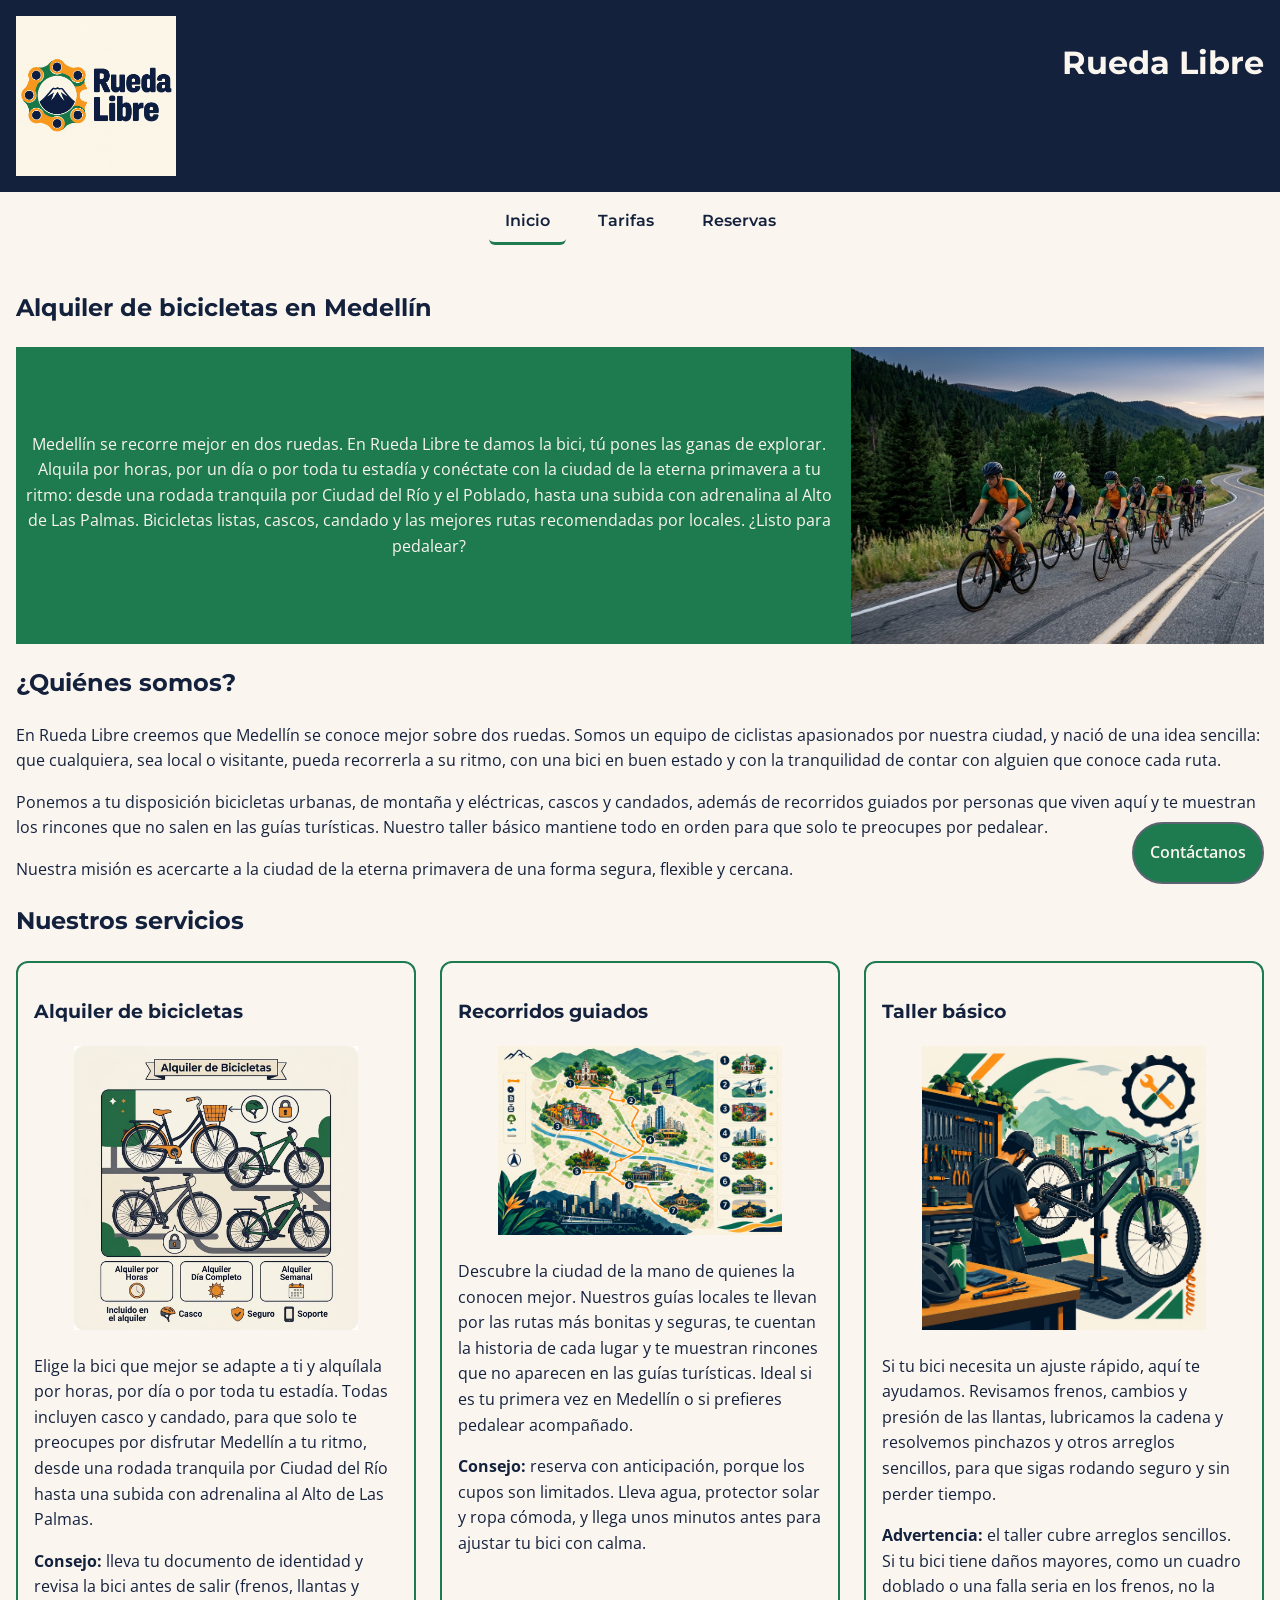
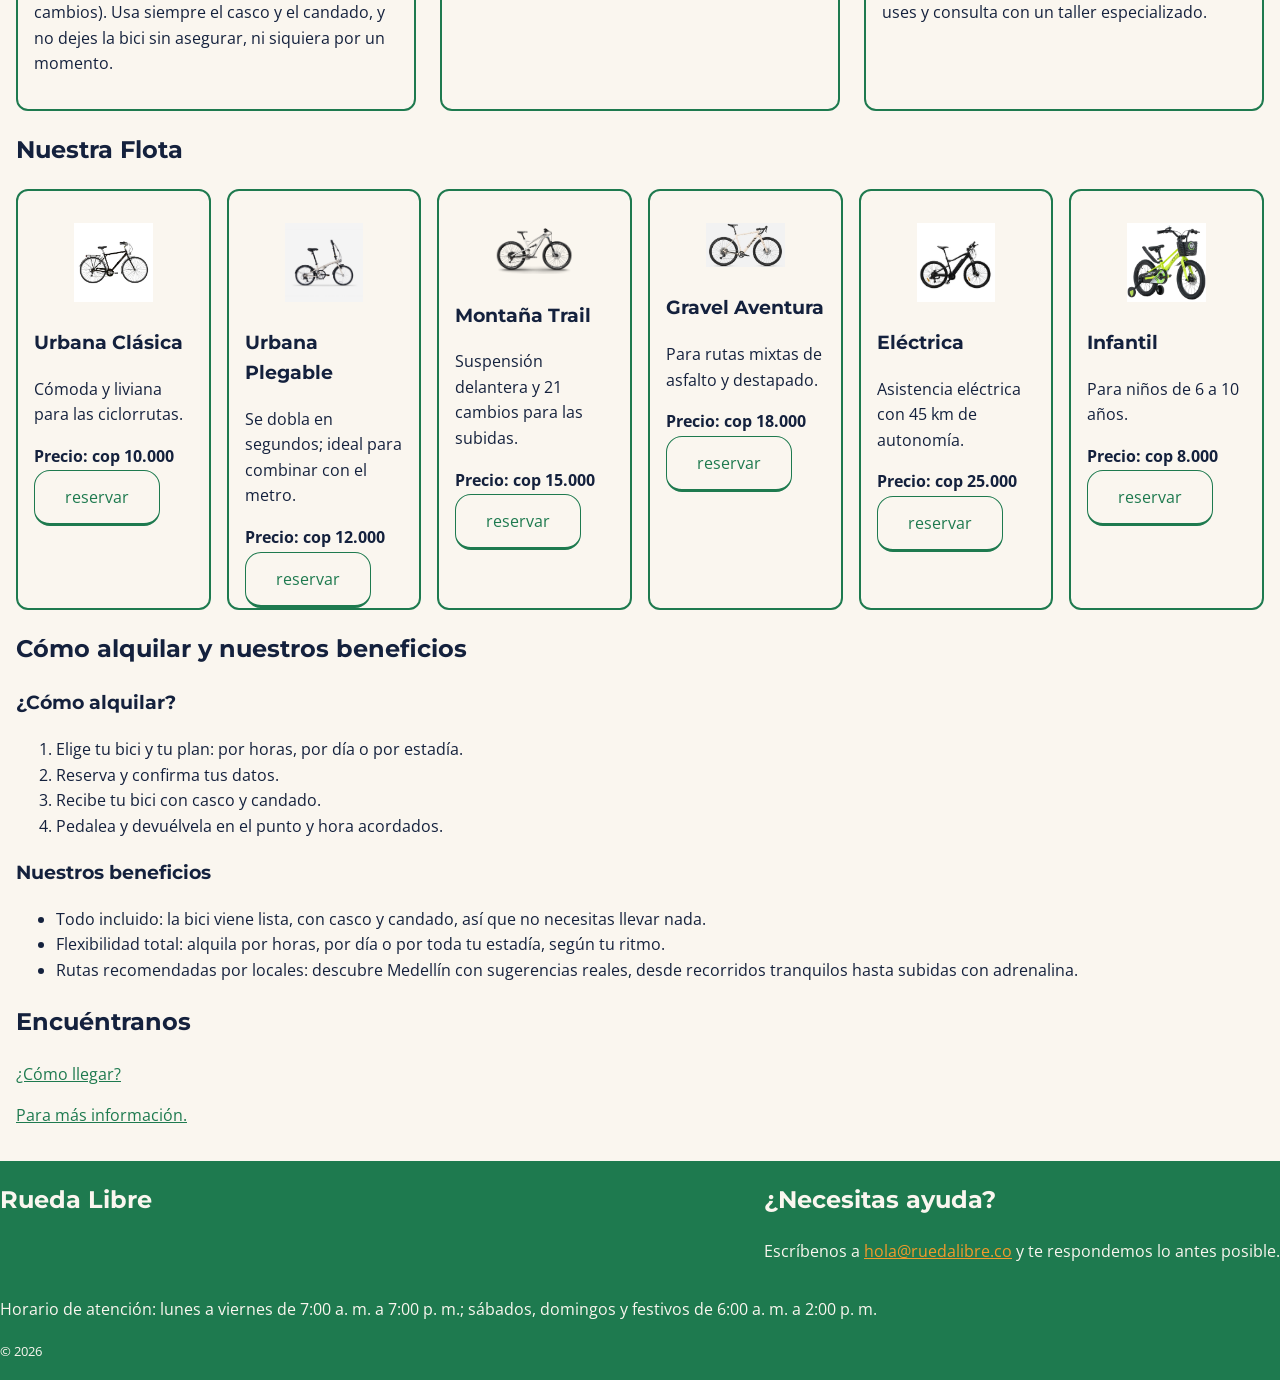
==== index.html @ 68b8b386 "Creación de pruebas" ====
<!DOCTYPE html>
<html lang="es">
<head>
    <meta charset="UTF-8">
    <meta name="viewport" content="width=device-width, initial-scale=1.0">
    <title>Rueda Libre | Inicio</title>
    <!--fuente de letra-->
    <link href="https://fonts.googleapis.com/css2?family=Montserrat:ital,wght@0,100..900;1,100..900&family=Open+Sans:ital,wght@0,300..800;1,300..800&display=swap" rel="stylesheet">
    <link rel="stylesheet" href="css/styles.css"> 
</head>
<body>
    <header>
        <img id="logo" src="img/logo.jpeg" alt="Logo de Rueda Libre">
        <h1>Rueda Libre</h1>
    </header>
    <nav id="menu">
        <a class="activo" href="index.html">Inicio</a>
        <a href="paginas/tarifas.html">Tarifas</a>
        <a href="paginas/reservas.html">Reservas</a>
    </nav>
    <main>
    <h2>Alquiler de bicicletas en Medellín</h2>
    <article id="introduccion">     
        <p>Medellín se recorre mejor en dos ruedas. En Rueda Libre te damos la bici, tú pones las ganas de explorar. Alquila por horas, por un día o por toda tu estadía y conéctate con la ciudad de la eterna primavera a tu ritmo: desde una rodada tranquila por Ciudad del Río y el Poblado, hasta una subida con adrenalina al Alto de Las Palmas. Bicicletas listas, cascos, candado y las mejores rutas recomendadas por locales. ¿Listo para pedalear?</p>
        <img id="portada" src="img/portada.jpg" alt="Portada de la página de inicio">
    </article>
    <article class="quienes-somos">
        <h2>¿Quiénes somos?</h2>
        <p>En Rueda Libre creemos que Medellín se conoce mejor sobre dos ruedas. Somos un equipo de ciclistas apasionados por nuestra ciudad, y nació de una idea sencilla: que cualquiera, sea local o visitante, pueda recorrerla a su ritmo, con una bici en buen estado y con la tranquilidad de contar con alguien que conoce cada ruta.</p>
        <p>Ponemos a tu disposición bicicletas urbanas, de montaña y eléctricas, cascos y candados, además de recorridos guiados por personas que viven aquí y te muestran los rincones que no salen en las guías turísticas. Nuestro taller básico mantiene todo en orden para que solo te preocupes por pedalear. </p>
        <p>Nuestra misión es acercarte a la ciudad de la eterna primavera de una forma segura, flexible y cercana.</p>
    </article>
        <h2>Nuestros servicios</h2>
    <article id="nuestros-servicios">
        <section class="tarjeta">
            <h3>Alquiler de bicicletas</h3>
            <figure><img id="imagen-de-servicio" src="img/renta-tu-bici.jpg" alt=""></figure>
            <p>Elige la bici que mejor se adapte a ti y alquílala por horas, por día o por toda tu estadía. Todas incluyen casco y candado, para que solo te preocupes por disfrutar Medellín a tu ritmo, desde una rodada tranquila por Ciudad del Río hasta una subida con adrenalina al Alto de Las Palmas.</p>
            <p><strong>Consejo: </strong>lleva tu documento de identidad y revisa la bici antes de salir (frenos, llantas y cambios). Usa siempre el casco y el candado, y no dejes la bici sin asegurar, ni siquiera por un momento.</p>
        </section>
        <section class="tarjeta">
            <h3>Recorridos guiados</h3>
            <figure><img id="imagen-de-servicio" src="img/recorridos.jpeg" alt=""></figure>
            <p>Descubre la ciudad de la mano de quienes la conocen mejor. Nuestros guías locales te llevan por las rutas más bonitas y seguras, te cuentan la historia de cada lugar y te muestran rincones que no aparecen en las guías turísticas. Ideal si es tu primera vez en Medellín o si prefieres pedalear acompañado.</p>
            <p><strong>Consejo: </strong> reserva con anticipación, porque los cupos son limitados. Lleva agua, protector solar y ropa cómoda, y llega unos minutos antes para ajustar tu bici con calma.</p>
        </section>
        <section class="tarjeta">
            <h3>Taller básico</h3>
            <figure>
                <img id="imagen-de-servicio" src="img/taller.png" alt="">
            </figure>
            <p>Si tu bici necesita un ajuste rápido, aquí te ayudamos. Revisamos frenos, cambios y presión de las llantas, lubricamos la cadena y resolvemos pinchazos y otros arreglos sencillos, para que sigas rodando seguro y sin perder tiempo.</p>
            <p><strong>Advertencia:</strong> el taller cubre arreglos sencillos. Si tu bici tiene daños mayores, como un cuadro doblado o una falla seria en los frenos, no la uses y consulta con un taller especializado.</p>
        </section>
    </article>
    <h2>Nuestra Flota</h2>
    <article class="nuestra-flota">
        
        <section class="tarjeta">           
            <figure>
                <img id="img-bicicleta" src="img/urbana-clasica.png" alt="Bicicleta urbana de corte clásico">
            </figure>
            <h3>Urbana Clásica</h3>
            <p>Cómoda y liviana para las ciclorrutas.</p>
            <p><strong>Precio: cop 10.000 </strong></p>
            <a id="boton-cta" href="paginas/reservas.html">reservar</a>
        </section>
        <section class="tarjeta">
            <figure>
                <img id="img-bicicleta" src="img/urbana-plegable.png" alt="Bicicleta urbana compacta y de fácil transporte">
            </figure>
            <h3>Urbana Plegable</h3>
            <p>Se dobla en segundos; ideal para combinar con el metro.</p>
            <p><strong>Precio: cop 12.000</strong></p>
            <a id="boton-cta" href="paginas/reservas.html">reservar</a>
        </section>
        <section class="tarjeta"><figure>
                <img id="img-bicicleta" src="img/montana-trail.png" alt="Bicicleta de montaña, ideal para trayectos complicados">
            </figure>
            <h3>Montaña Trail</h3>
            <p>Suspensión delantera y 21 cambios para las subidas.</p>
            <p><strong>Precio: cop 15.000</strong></p>
            <a id="boton-cta" href="paginas/reservas.html">reservar</a>
        </section>            
        <section class="tarjeta">
            <figure>
                <img id="img-bicicleta" src="img/gravel-aventura.png" alt="Bicicleta con un corte más deportivo">
            </figure>
            <h3>Gravel Aventura</h3>
            <p>Para rutas mixtas de asfalto y destapado.</p>
            <p><strong>Precio: cop 18.000</strong></p>
            <a id="boton-cta" href="paginas/reservas.html">reservar</a>
        </section>
        <section class="tarjeta">
            <figure>
                <img id="img-bicicleta" src="img/electrica.png" alt="Bicicleta eléctrica">
            </figure>
            <h3>Eléctrica</h3>
            <p>Asistencia eléctrica con 45 km de autonomía.</p>
            <p><strong>Precio: cop 25.000</strong></p>
            <a id="boton-cta" href="paginas/reservas.html">reservar</a>
        </section>
        <section class="tarjeta"><figure>
                <img id="img-bicicleta" src="img/infantil.png" alt="Bicicleta más pequeña, para niños">
            </figure>
            <h3>Infantil</h3>
            <p>Para niños de 6 a 10 años.</p>
            <p><strong>Precio: cop 8.000</strong></p>
            <a id="boton-cta" href="paginas/reservas.html">reservar</a>
        </section>
    </article>
    <article class="como-alquilar-nuestros-beneficios">
        <h2>Cómo alquilar y nuestros beneficios</h2>
        <section class="como-alquilar">
            <h3>¿Cómo alquilar?</h3>
            <ol>
                <li>Elige tu bici y tu plan: por horas, por día o por estadía.</li>
                <li>Reserva y confirma tus datos.</li>
                <li>Recibe tu bici con casco y candado.</li>
                <li>Pedalea y devuélvela en el punto y hora acordados.</li>
            </ol>
        </section>
        <section class="nuestros-beneficios">
            <h3>Nuestros beneficios</h3>
            <ul>
                <li>Todo incluido: la bici viene lista, con casco y candado, así que no necesitas llevar nada.</li>
                <li>Flexibilidad total: alquila por horas, por día o por toda tu estadía, según tu ritmo.</li>
                <li>Rutas recomendadas por locales: descubre Medellín con sugerencias reales, desde recorridos tranquilos hasta subidas con adrenalina.</li>
            </ul>
        </section>

    </article>
    <article class="encuentranos">
        <h2>Encuéntranos</h2>
        <p><a href="https://maps.app.goo.gl/yYUBQcJ55E64RCni9" target="_blank">¿Cómo llegar?</a></p>
        <p><a href="mailto:hola@ruedalibre.co">Para más información. </a></p>
    </article>
    </main>
    <footer>
        <article class="marca"><strong><h2>Rueda Libre</strong></h2></article>
        <article class="contacto">
            <h2>¿Necesitas ayuda?</h2>
            <p>Escríbenos a <a href="mailto:hola@ruedalibre.co">hola@ruedalibre.co</a> y te respondemos lo antes posible.</p>
        </article>
        <article class="horario">
            <p>Horario de atención: lunes a viernes de 7:00 a. m. a 7:00 p. m.; sábados, domingos y festivos de 6:00 a. m. a 2:00 p. m.</p>
            <p><small>&copy; 2026</small></p>
        </article> 
    </footer>
    <a class="boton-flotante" href="https://wa.me/573000000000" target="_blank" rel="noopener noreferrer">Contáctanos</a>
</body>
</html>
---- css/styles.css ----
:root {
    /* paleta de colores*/
    --color-verde-ruta: #1E7A4F;
    --color-naranja-pedal: #F39A2B;
    --color-azul-noche: #14213D;
    --color-crema: #FAF6EF;
    --color-gris-asfalto: #5B6470;

    /* fuentes principales*/
    --fuente-titulo: "Montserrat", Arial, sans-serif;
    --fuente-texto: "Open sans", Arial, sans-serif;

    /* espaciados*/
    --espaciado-s: 0.5rem;
    --espaciado-m: 1rem;
    --espaciado-l: 1.5rem;
    --espaciado-xl: 2rem;
} 
*, *::before, *::after {
    box-sizing: border-box;
}
/*Usos específicos generales*/
/*Color de los vínculos(Links"*/
a {
    color: var(--color-verde-ruta)
}
body > header,
body > nav,
body > footer {
    flex: 0 0 100%;
}
body {
    display: flex;
    flex-wrap: wrap;
    margin: 0;
    font-family: var(--fuente-texto);
    font-size: 1rem;
    line-height: 1.6;
    color: var(--color-azul-noche);
    background-color: var(--color-crema);
}
/*header*/
header{
    display: flex;
    justify-content: space-between;
    padding: var(--espaciado-m);
    background-color: var(--color-azul-noche);
}
h1{
    color: var(--color-crema);
}
#logo {
    display: block;
    max-width: 10rem;
    max-height: 10rem;
}
nav#menu{
    position: sticky;
    top: 0;
    z-index: 10;
    background-color: var(--color-crema);
    display: flex;
    justify-content: center;
    flex-wrap: wrap;
    gap: var(--espaciado-m);
    padding: var(--espaciado-s);
}
#menu a{
    color: var(--color-azul-noche);
    font-family: var(--fuente-titulo);
    font-weight: 600;
    text-decoration: none;
    padding: var(--espaciado-s) var(--espaciado-m);
    border-radius: 6px;
}
#menu a:hover{
    background-color: var(--color-naranja-pedal);
    color: var(--color-azul-noche);
}
#menu a:focus {
    outline: 3px solid var(--color-verde-ruta);
    outline-offset: 2px;
}
#menu a.activo {
    border-bottom: 3px solid var(--color-verde-ruta);
}
/*Final del header*/
/*main*/
main {
    padding: var(--espaciado-m);
}
/*sección exclusiva de index.html 
parte1, portada*/
#introduccion{
    display: grid;
    grid-template-columns: 2fr 1fr;
    background-color: var(--color-verde-ruta);
    color: var(--color-crema);
    gap: var(--espaciado-s);
}
#introduccion p:first-child{
    text-align:center;
    display: flex;
    align-items: center;
    padding: var(--espaciado-s);
}
/*tarjetas de servicios*/
#nuestros-servicios {
    display: grid;
    grid-template-columns: repeat(auto-fit, minmax(150px, 1fr));
    gap: var(--espaciado-l);
}
.tarjeta {
    padding: var(--espaciado-m);
    border: 2px solid var(--color-verde-ruta);
    border-radius: 12px;
}
/* Creando tarjetas de flota */
.nuestra-flota{
    display: grid;
    grid-template-columns: repeat(auto-fit, minmax(150px, 1fr));
    gap: var(--espaciado-m);
}
#imagen-de-servicio,
#img-bicicleta,
#portada{
    width: 100%;
    object-fit: contain;
}

/*boton de envío del formulario*/
button.boton-formulario{
    color: var(--color-verde-ruta);
    background-color: var(--color-crema);
    border-bottom: 3px solid var(--color-verde-ruta);
    border-radius: 6px;
    padding: var(--espaciado-m) var(--espaciado-l);
    font-size: 16px;
}

button.boton-formulario:hover{
    background-color: var(--color-verde-ruta);
    color: var(--color-crema);
}
button.boton-formulario:focus{
    outline: 3px solid var(--color-azul-noche);
    outline-offset: 2px;
}
/*pie de página*/
footer {
    color: var(--color-crema);
    background-color: var(--color-verde-ruta);
    display: flex;
    justify-content: space-between;
    flex-wrap: wrap;
}
footer a{
    color:var(--color-naranja-pedal);
}
/*botón flotante en las páginas*/
.boton-flotante{
    position: fixed;
    bottom: var(--espaciado-m);
    right: var(--espaciado-m);
    z-index: 20;
    display: inline-block;
    padding: var(--espaciado-m);
    border: 2px solid var(--color-gris-asfalto);
    border-radius: 2rem;
    font-weight: 600;
    text-decoration: none;
    color: var(--color-crema);
    background-color: var(--color-verde-ruta);
}
.boton-flotante:hover{
    cursor: pointer;
    background-color: var(--color-naranja-pedal);
    font-weight: 700;
}
.boton-flotante:focus{
    outline: 4px solid var(--color-azul-noche);
    outline-offset: 2px;
}
/*Estilo de tablas en tarifas.html*/
table.tabla-de-datos {
    border-collapse: collapse;
    width: 100%;
    margin-bottom: var(--espaciado-l);
}
.tabla-de-datos caption {
    font-family: var(--fuente-titulo);
    font-weight: 600;
    color: var(--color-azul-noche);
    text-align: left;
    padding-bottom: var(--espaciado-s);
}
.tabla-de-datos th,
.tabla-de-datos td {
    border: 1px solid var(--color-gris-asfalto);
    padding: var(--espaciado-m) var(--espaciado-l);
    text-align: left;
    color: var(--color-azul-noche);
}
.tabla-de-datos thead th {
    background-color: var(--color-azul-noche);
    color: var(--color-crema);
}

.tabla-de-datos tbody th {
    font-weight: 600;
}
.tabla-de-datos tbody tr:hover {
    background-color: var(--color-naranja-pedal);
}
/*botón de reserva bajo las tablas en tarifas.html*/
a#boton-cta{
    color: var(--color-verde-ruta);
    border: 1px solid var(--color-verde-ruta);
    border-bottom: 3px solid var(--color-verde-ruta);
    border-radius: 16px;
    padding: 15px 30px;
    font-size: 16px;
    text-decoration: none;
}
a#boton-cta:hover{
    background-color: var(--color-verde-ruta);
    color: var(--color-crema);
}
a#boton-cta:focus{
    outline: 3px solid var(--color-azul-noche);
    outline-offset: 2px;
}
/* formulario en reservas.html*/
label {
    display: block;
    margin-bottom: var(--espaciado-s);
}
input, select, textarea {
    width: 100%;
    padding: var(--espaciado-s);
}
input[type="checkbox"] {
    width: auto;
}
fieldset {
    margin-bottom: var(--espaciado-l);
}
h1,h2,h3{
    font-family: var(--fuente-titulo);
}
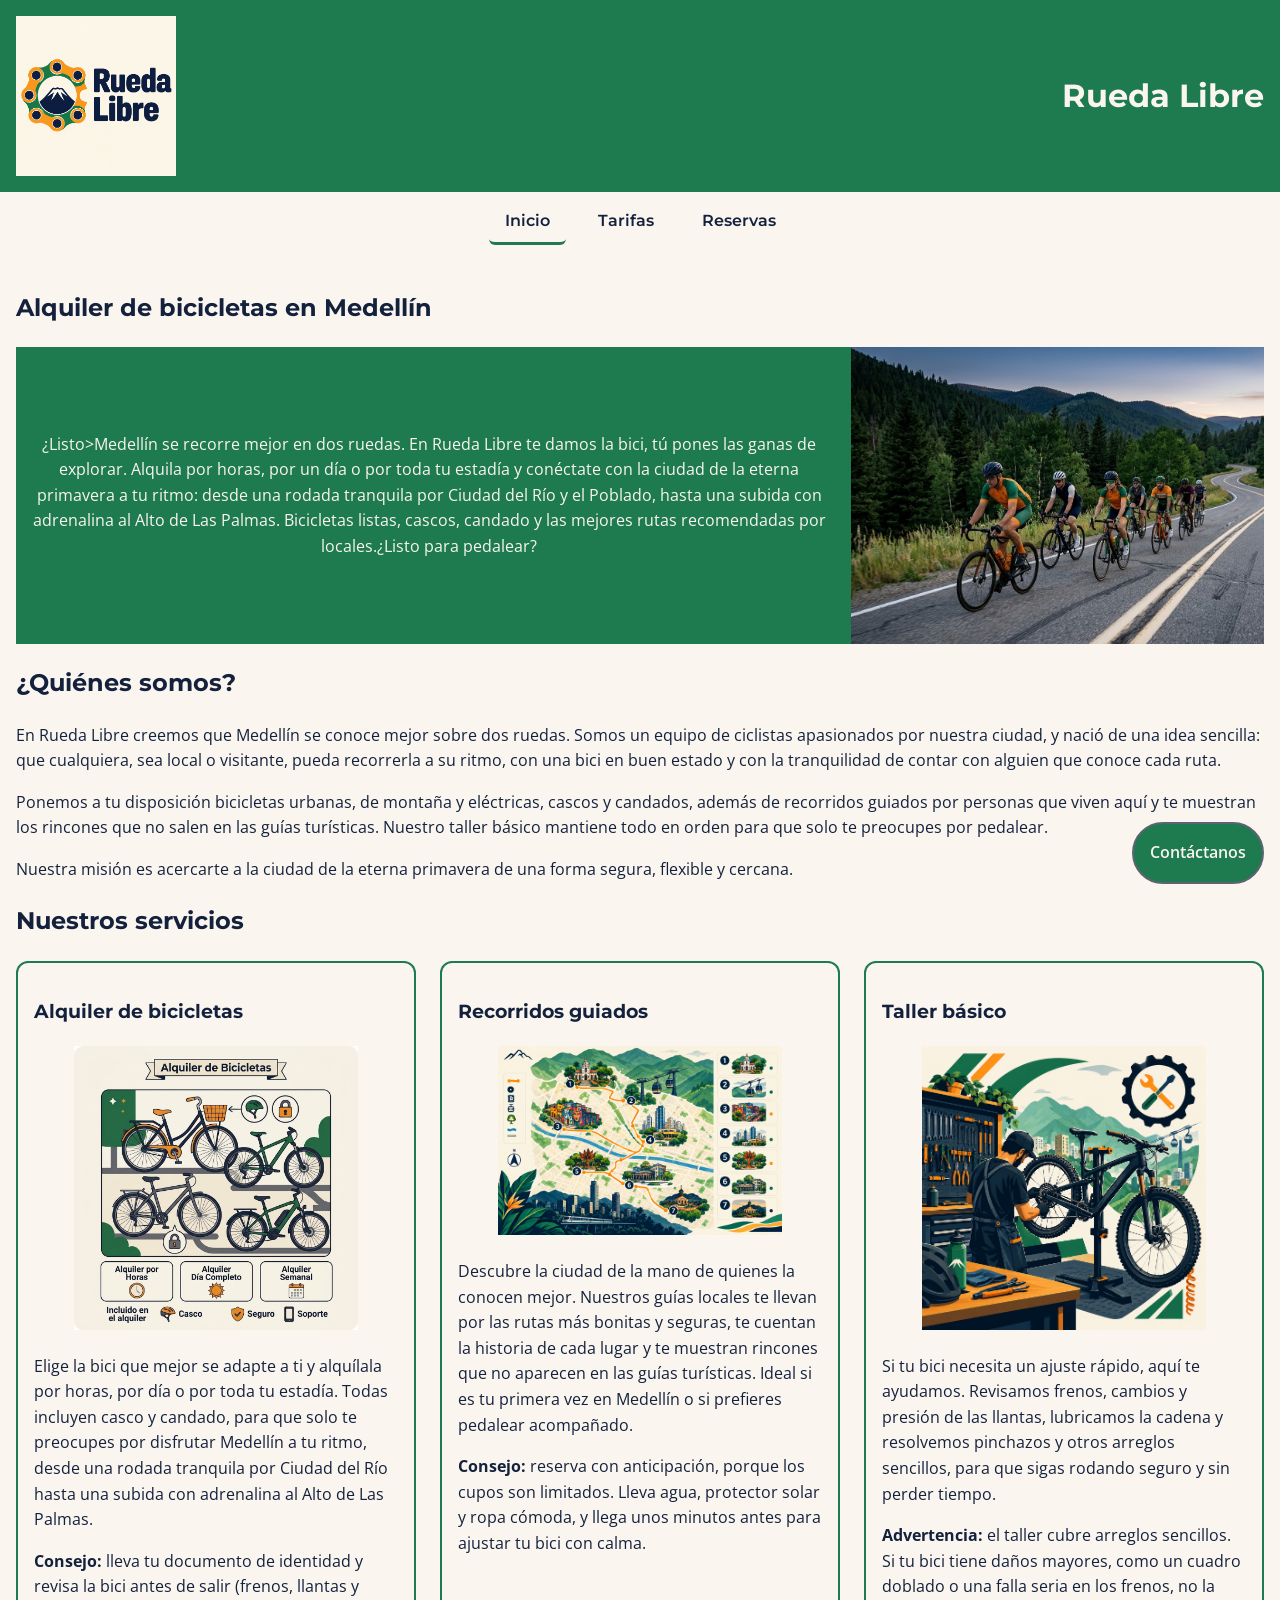
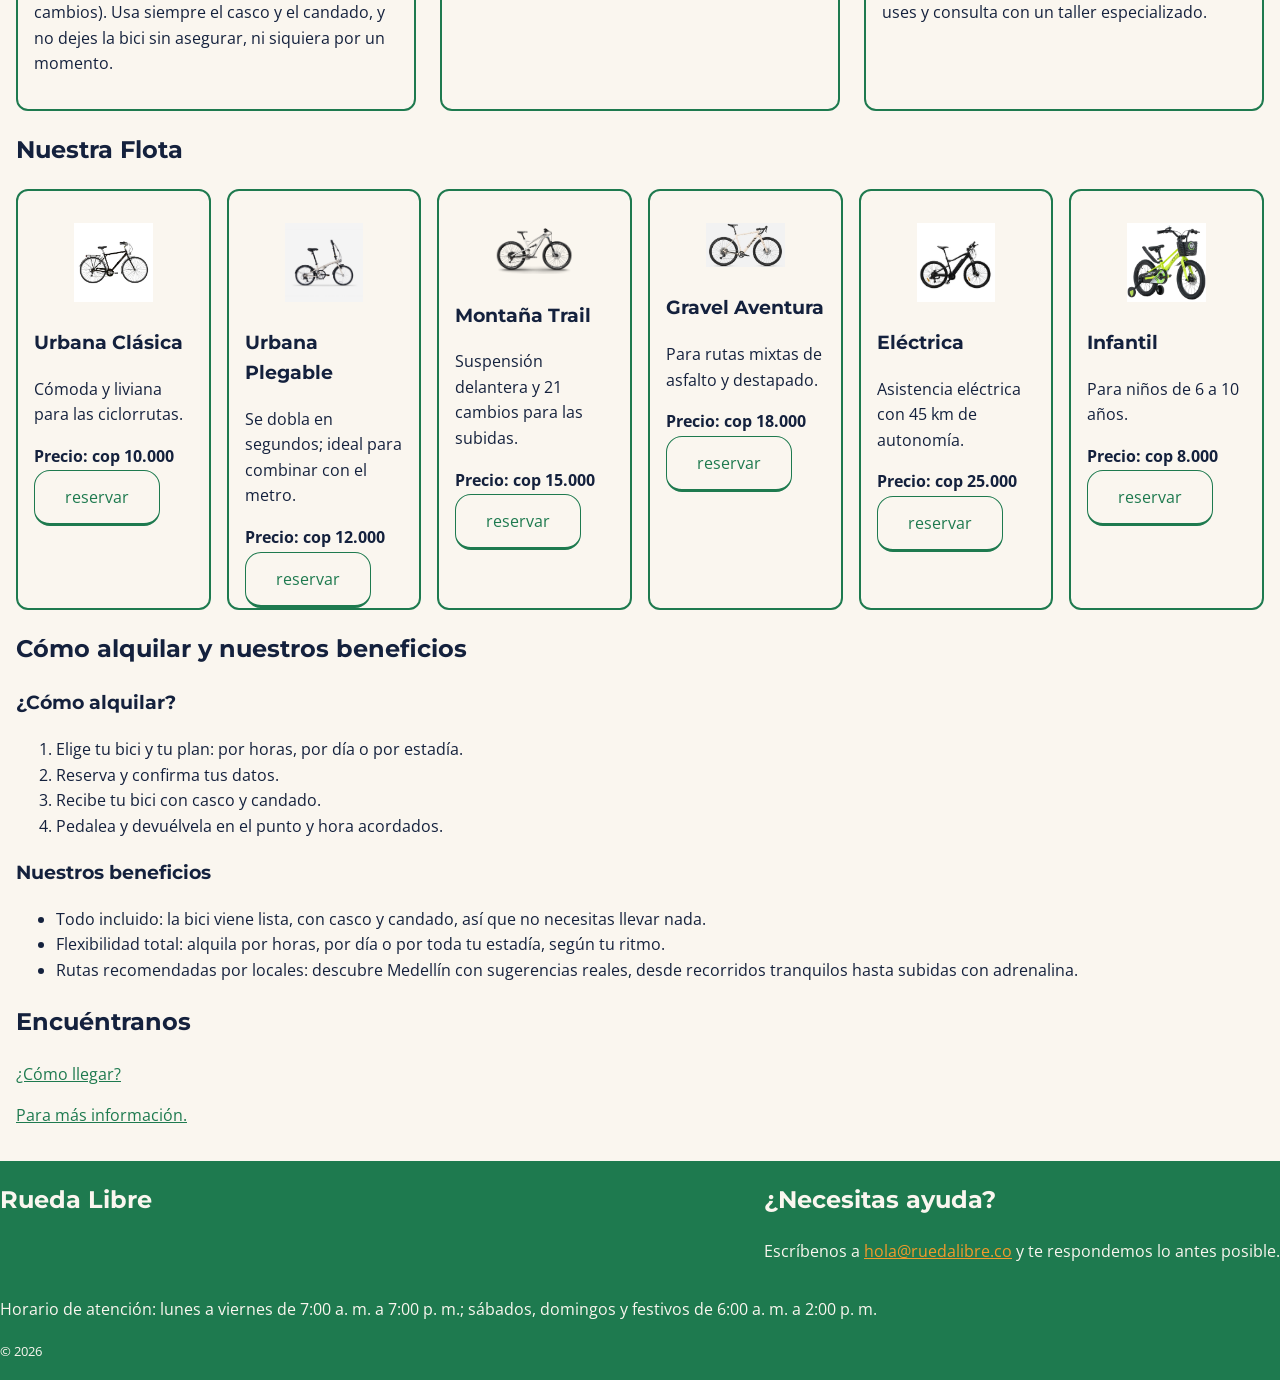
==== commit faf343e6: "Estilos básicos en css" ====
--- a/index.html
+++ b/index.html
@@ -20,8 +20,8 @@
     </nav>
     <main>
     <h2>Alquiler de bicicletas en Medellín</h2>
-    <article id="introduccion">     
-        <p>Medellín se recorre mejor en dos ruedas. En Rueda Libre te damos la bici, tú pones las ganas de explorar. Alquila por horas, por un día o por toda tu estadía y conéctate con la ciudad de la eterna primavera a tu ritmo: desde una rodada tranquila por Ciudad del Río y el Poblado, hasta una subida con adrenalina al Alto de Las Palmas. Bicicletas listas, cascos, candado y las mejores rutas recomendadas por locales. ¿Listo para pedalear?</p>
+    <article id="introduccion">   
+        <p>¿Listo>Medellín se recorre mejor en dos ruedas. En Rueda Libre te damos la bici, tú pones las ganas de explorar. Alquila por horas, por un día o por toda tu estadía y conéctate con la ciudad de la eterna primavera a tu ritmo: desde una rodada tranquila por Ciudad del Río y el Poblado, hasta una subida con adrenalina al Alto de Las Palmas. Bicicletas listas, cascos, candado y las mejores rutas recomendadas por locales.¿Listo para pedalear?</p>
         <img id="portada" src="img/portada.jpg" alt="Portada de la página de inicio">
     </article>
     <article class="quienes-somos">
--- a/css/styles.css
+++ b/css/styles.css
@@ -20,9 +20,13 @@
     box-sizing: border-box;
 }
 /*Usos específicos generales*/
-/*Color de los vínculos(Links"*/
+/*Color de los vínculos(Links)*/
 a {
     color: var(--color-verde-ruta)
+}
+/* fuente de los titulos*/
+h1,h2,h3{
+    font-family: var(--fuente-titulo);
 }
 body > header,
 body > nav,
@@ -43,8 +47,11 @@
 header{
     display: flex;
     justify-content: space-between;
-    padding: var(--espaciado-m);
-    background-color: var(--color-azul-noche);
+    align-items: center;
+    padding: var(--espaciado-s);
+    color: var(--color-crema);
+    background-color: var(--color-verde-ruta);
+    padding: var(--espaciado-m);
 }
 h1{
     color: var(--color-crema);
@@ -205,7 +212,6 @@
     background-color: var(--color-azul-noche);
     color: var(--color-crema);
 }
-
 .tabla-de-datos tbody th {
     font-weight: 600;
 }
@@ -245,6 +251,18 @@
 fieldset {
     margin-bottom: var(--espaciado-l);
 }
+#contacto{
+    display: grid;
+    grid-template-columns: 2fr 1fr ;
+    gap:var(--espaciado-m);
+}
+#tu-reserva{
+    display:grid;
+    grid-template-columns: repeat(5, 1fr);
+    grid-template-rows: repeat(autofit, 1fr);
+    gap: var(--espaciado-m)
+}
 h1,h2,h3{
     font-family: var(--fuente-titulo);
 }
+
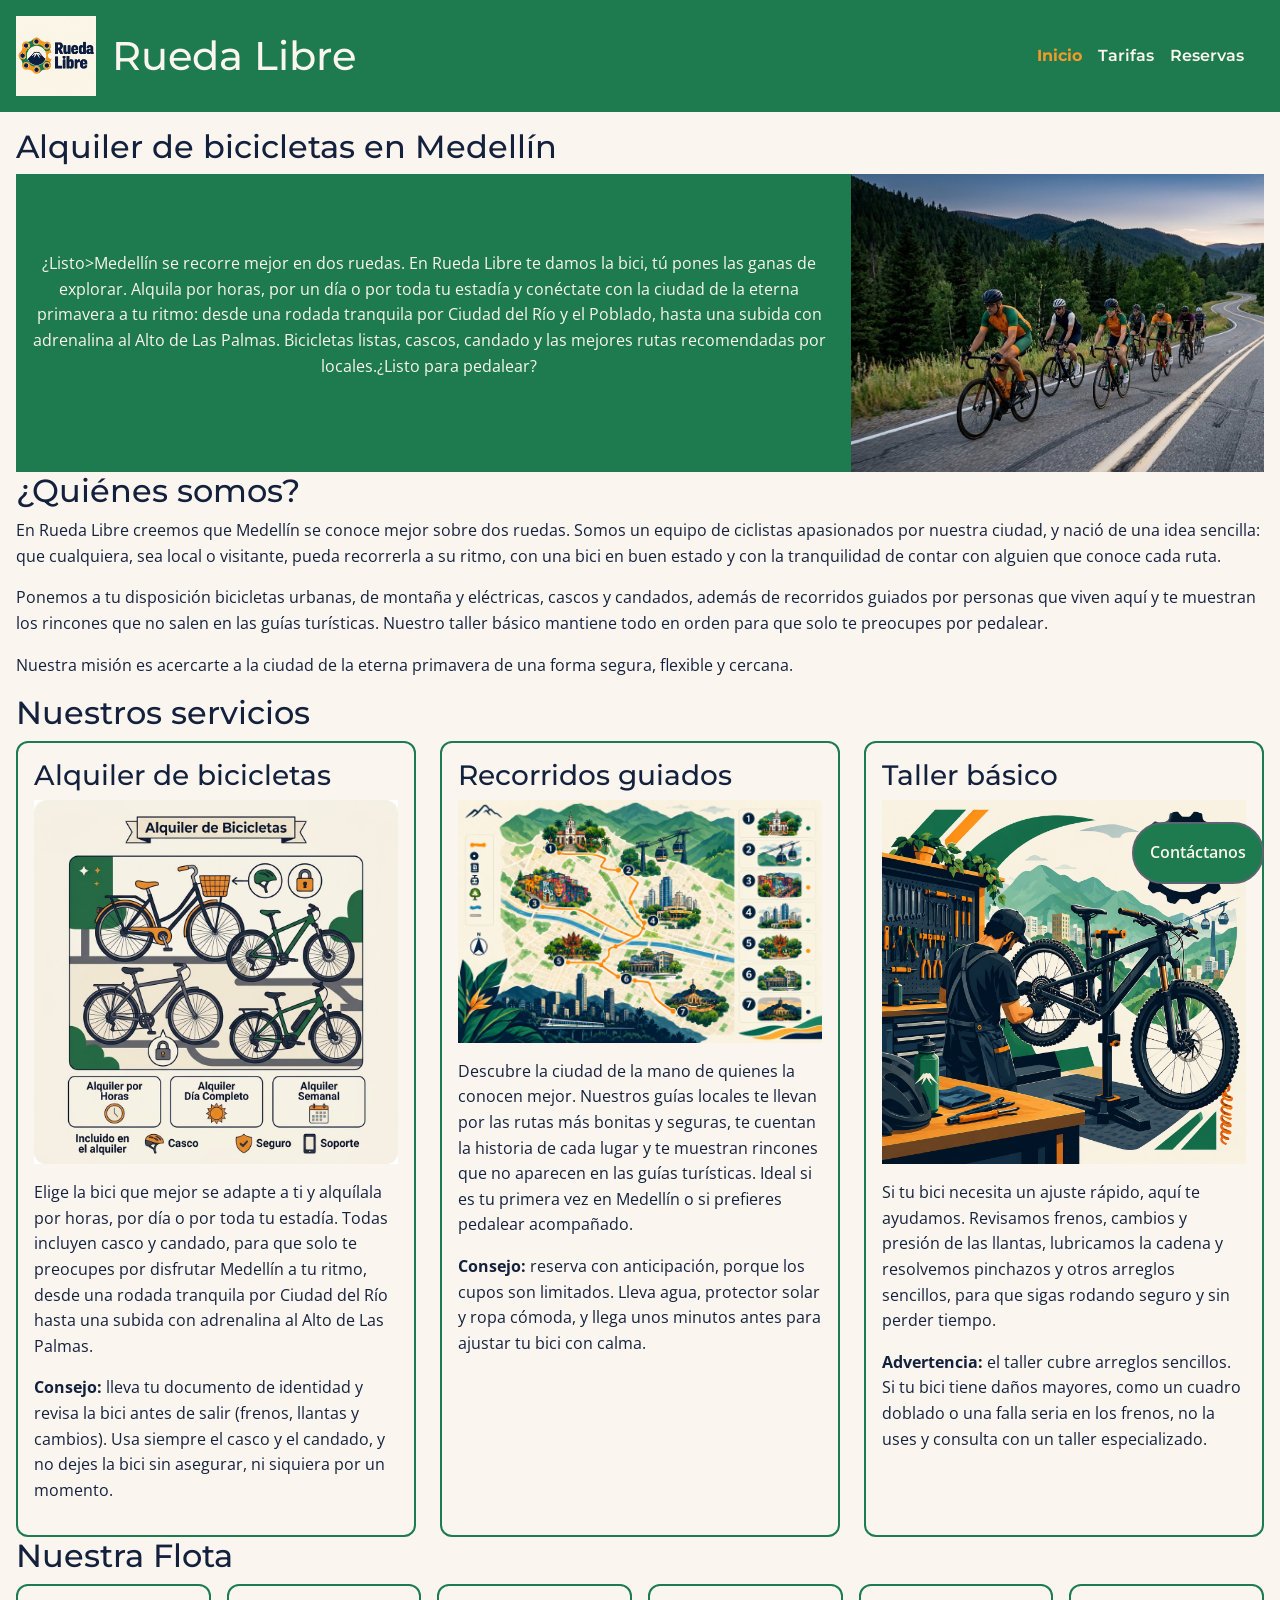
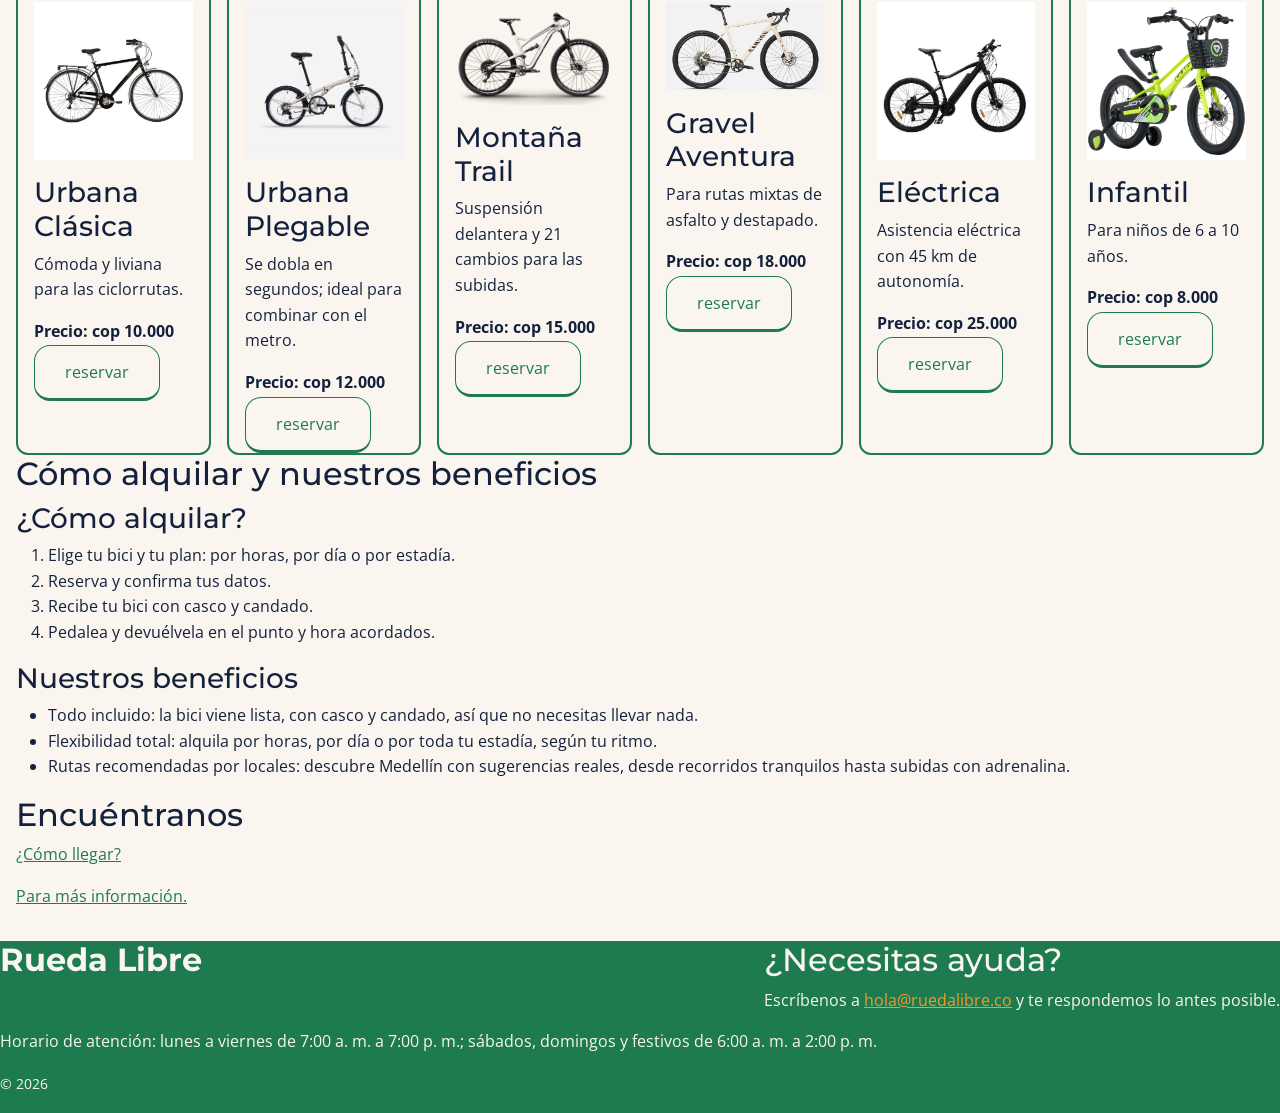
==== commit e29e6759: "Creación del menú de hamburguesa, experimentación con bootstrap" ====
--- a/index.html
+++ b/index.html
@@ -5,18 +5,51 @@
     <meta name="viewport" content="width=device-width, initial-scale=1.0">
     <title>Rueda Libre | Inicio</title>
     <!--fuente de letra-->
+    <link href="https://cdn.jsdelivr.net/npm/bootstrap@5.3.3/dist/css/bootstrap.min.css" rel="stylesheet">
     <link href="https://fonts.googleapis.com/css2?family=Montserrat:ital,wght@0,100..900;1,100..900&family=Open+Sans:ital,wght@0,300..800;1,300..800&display=swap" rel="stylesheet">
     <link rel="stylesheet" href="css/styles.css"> 
 </head>
 <body>
     <header>
-        <img id="logo" src="img/logo.jpeg" alt="Logo de Rueda Libre">
-        <h1>Rueda Libre</h1>
+        <div id="marca">
+            <img id="logo" src="img/logo.jpeg" alt="Logo de Rueda Libre">
+            <h1>Rueda Libre</h1>
+        </div>
+        <nav class="navbar navbar-expand-lg" >
+        <div class="container-fluid" id="menu">
+            <!-- Hamburger button -->
+            <button
+                class="navbar-toggler"
+                type="button"
+                data-bs-toggle="collapse"
+                data-bs-target="#navbarMenu"
+                aria-controls="navbarMenu"
+                aria-expanded="false"
+                aria-label="Toggle navigation"
+            >
+                <span class="navbar-toggler-icon"></span>
+            </button>
+        
+            <!-- Navigation links -->
+            <div class="collapse navbar-collapse" id="navbarMenu">
+                <ul class="navbar-nav ms-auto">
+                    <li class="nav-item" id="opcion">
+                        <a class="nav-link active" aria-current="page" href="index.html">Inicio</a>
+                    </li>
+                    <li class="nav-item">
+                        <a class="nav-link" href="paginas/tarifas.html">Tarifas</a>
+                    </li>
+                    <li class="nav-item">
+                        <a class="nav-link" href="paginas/reservas.html">Reservas</a>
+                    </li>
+                    
+                </ul>
+            </div>
+        
+        </div>
+
     </header>
-    <nav id="menu">
-        <a class="activo" href="index.html">Inicio</a>
-        <a href="paginas/tarifas.html">Tarifas</a>
-        <a href="paginas/reservas.html">Reservas</a>
+    
     </nav>
     <main>
     <h2>Alquiler de bicicletas en Medellín</h2>
@@ -148,5 +181,6 @@
         </article> 
     </footer>
     <a class="boton-flotante" href="https://wa.me/573000000000" target="_blank" rel="noopener noreferrer">Contáctanos</a>
+    <script src="https://cdn.jsdelivr.net/npm/bootstrap@5.3.3/dist/js/bootstrap.bundle.min.js"></script>
 </body>
 </html>
--- a/css/styles.css
+++ b/css/styles.css
@@ -44,52 +44,62 @@
     background-color: var(--color-crema);
 }
 /*header*/
-header{
+header {
     display: flex;
     justify-content: space-between;
     align-items: center;
-    padding: var(--espaciado-s);
-    color: var(--color-crema);
-    background-color: var(--color-verde-ruta);
-    padding: var(--espaciado-m);
-}
-h1{
-    color: var(--color-crema);
+    flex-wrap: wrap;
+    gap: var(--espaciado-m);
+
+    padding: var(--espaciado-m);
+    background-color: var(--color-verde-ruta);
+    color: var(--color-crema);
+}
+#marca {
+    display: flex;
+    align-items: center;
+    gap: var(--espaciado-m);
+}
+
+#marca h1 {
+    margin: 0;
+    color: var(--color-crema);
+    font-family: var(--fuente-titulo);
 }
 #logo {
     display: block;
-    max-width: 10rem;
-    max-height: 10rem;
-}
-nav#menu{
-    position: sticky;
-    top: 0;
-    z-index: 10;
-    background-color: var(--color-crema);
-    display: flex;
-    justify-content: center;
-    flex-wrap: wrap;
-    gap: var(--espaciado-m);
-    padding: var(--espaciado-s);
-}
-#menu a{
-    color: var(--color-azul-noche);
-    font-family: var(--fuente-titulo);
-    font-weight: 600;
-    text-decoration: none;
-    padding: var(--espaciado-s) var(--espaciado-m);
-    border-radius: 6px;
-}
-#menu a:hover{
-    background-color: var(--color-naranja-pedal);
-    color: var(--color-azul-noche);
-}
-#menu a:focus {
-    outline: 3px solid var(--color-verde-ruta);
-    outline-offset: 2px;
-}
-#menu a.activo {
-    border-bottom: 3px solid var(--color-verde-ruta);
+    width: 5rem;
+    height: auto;
+}
+header .navbar {
+    padding: 0;
+}
+
+#menu {
+    font-family: var(--fuente-titulo);
+    background-color: var(--color-verde-ruta);
+}
+#menu .nav-link {
+    color: var(--color-crema);
+    font-weight: 600;
+}
+
+#menu .nav-link:hover {
+    color: var(--color-naranja-pedal);
+}
+
+/* HAMBURGER BUTTON */
+#menu .navbar-toggler {
+    border: 2px solid var(--color-crema);
+    margin-left: auto;
+}
+
+#menu .navbar-toggler:focus {
+    box-shadow: 0 0 0 0.15rem var(--color-naranja-pedal);
+}
+#menu .nav-link.active {
+    color: var(--color-naranja-pedal);
+    font-weight: 700;
 }
 /*Final del header*/
 /*main*/
@@ -265,4 +275,22 @@
 h1,h2,h3{
     font-family: var(--fuente-titulo);
 }
-
+@media (max-width: 991.98px) {
+
+    header .navbar {
+        margin-left: auto;
+    }
+
+    #menu .navbar-collapse {
+        width: 100%;
+    }
+
+    #menu .navbar-nav {
+        padding-top: var(--espaciado-m);
+    }
+
+    #menu .nav-link {
+        padding: var(--espaciado-s);
+    }
+
+}
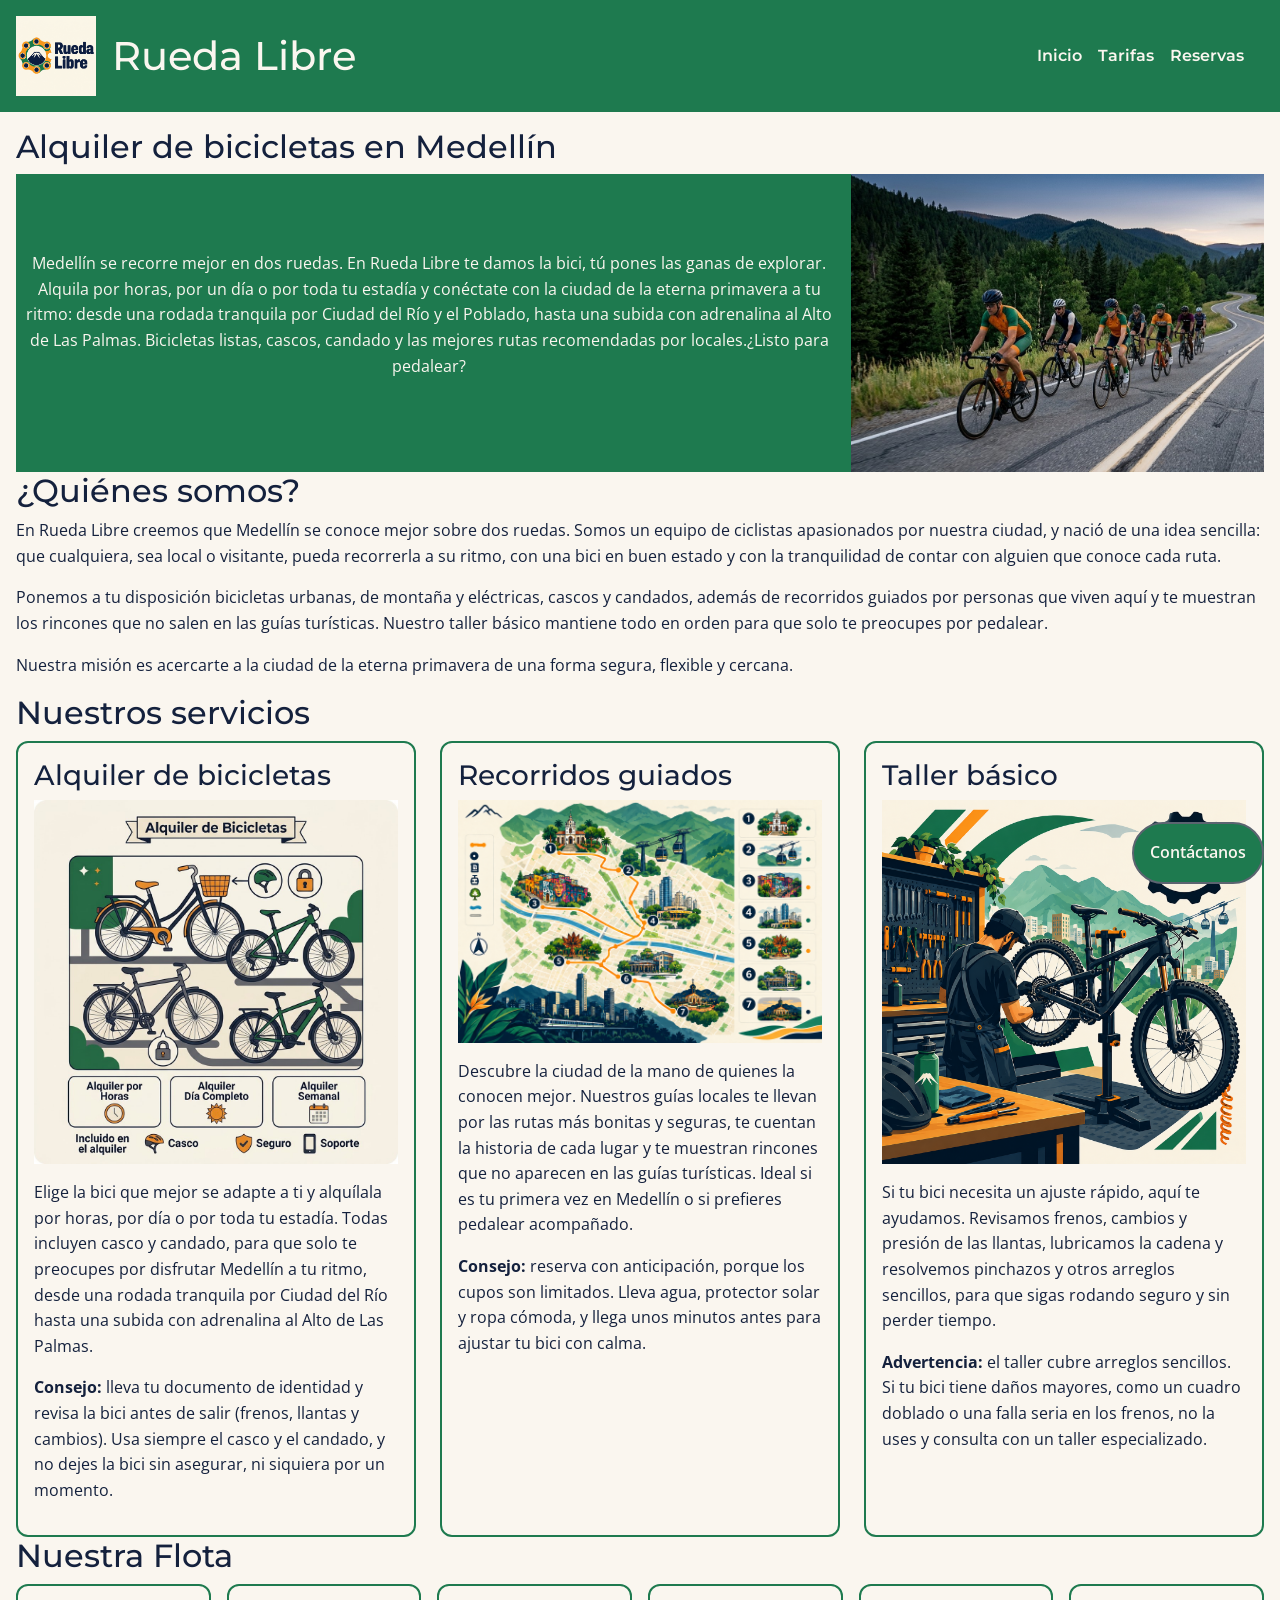
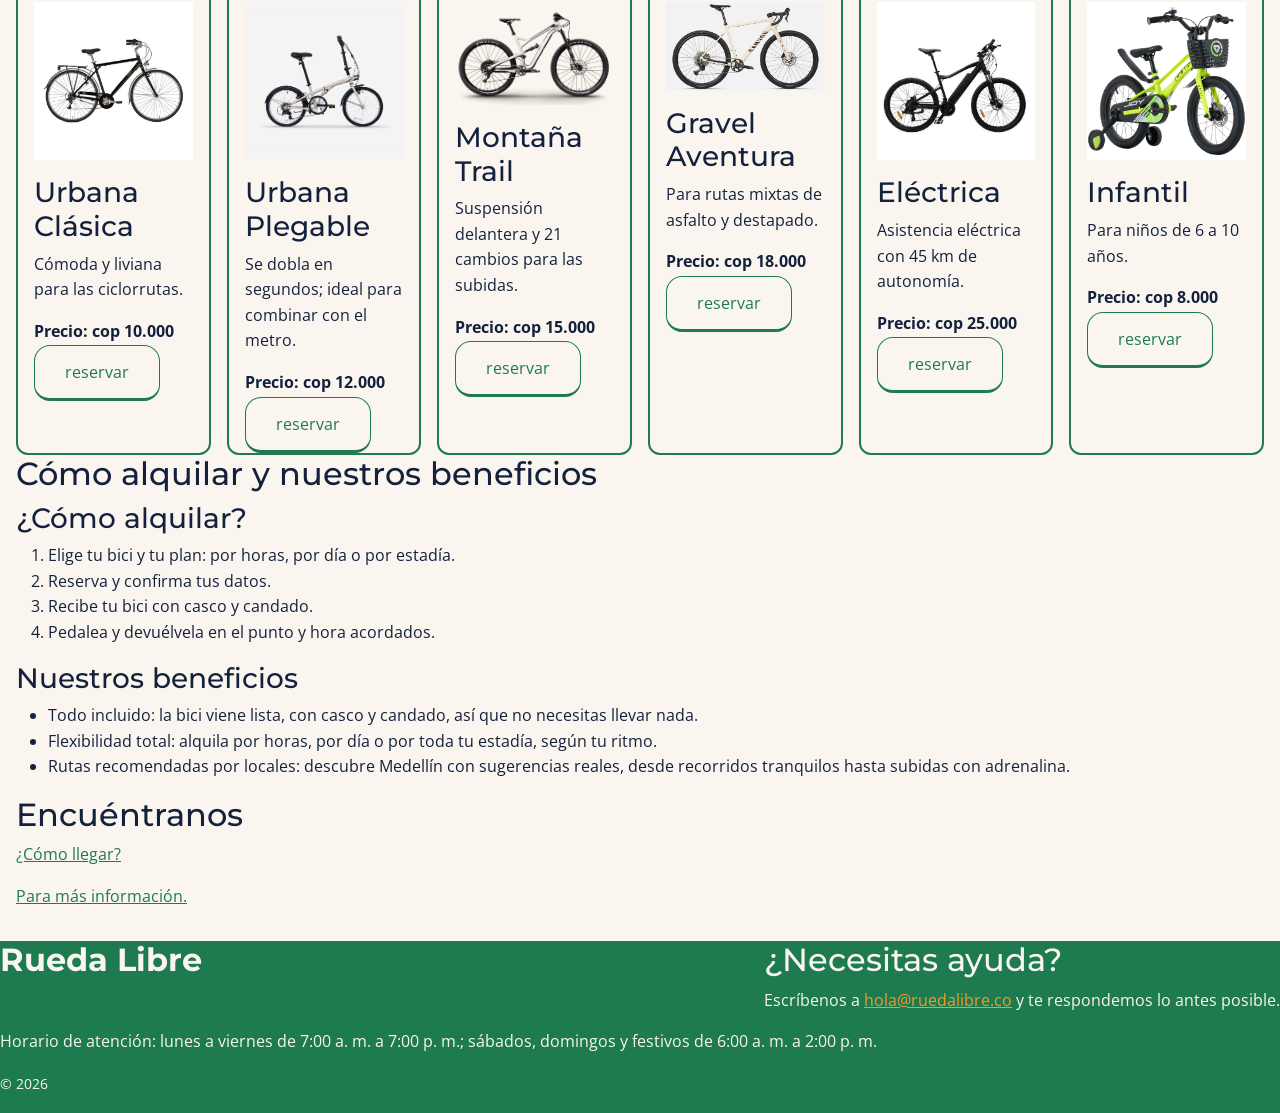
==== commit 5380236a: "Estilización del formulario" ====
--- a/index.html
+++ b/index.html
@@ -54,7 +54,7 @@
     <main>
     <h2>Alquiler de bicicletas en Medellín</h2>
     <article id="introduccion">   
-        <p>¿Listo>Medellín se recorre mejor en dos ruedas. En Rueda Libre te damos la bici, tú pones las ganas de explorar. Alquila por horas, por un día o por toda tu estadía y conéctate con la ciudad de la eterna primavera a tu ritmo: desde una rodada tranquila por Ciudad del Río y el Poblado, hasta una subida con adrenalina al Alto de Las Palmas. Bicicletas listas, cascos, candado y las mejores rutas recomendadas por locales.¿Listo para pedalear?</p>
+        <p>Medellín se recorre mejor en dos ruedas. En Rueda Libre te damos la bici, tú pones las ganas de explorar. Alquila por horas, por un día o por toda tu estadía y conéctate con la ciudad de la eterna primavera a tu ritmo: desde una rodada tranquila por Ciudad del Río y el Poblado, hasta una subida con adrenalina al Alto de Las Palmas. Bicicletas listas, cascos, candado y las mejores rutas recomendadas por locales.¿Listo para pedalear?</p>
         <img id="portada" src="img/portada.jpg" alt="Portada de la página de inicio">
     </article>
     <article class="quienes-somos">
--- a/css/styles.css
+++ b/css/styles.css
@@ -97,10 +97,7 @@
 #menu .navbar-toggler:focus {
     box-shadow: 0 0 0 0.15rem var(--color-naranja-pedal);
 }
-#menu .nav-link.active {
-    color: var(--color-naranja-pedal);
-    font-weight: 700;
-}
+
 /*Final del header*/
 /*main*/
 main {
@@ -145,23 +142,163 @@
     object-fit: contain;
 }
 
-/*boton de envío del formulario*/
-button.boton-formulario{
+/*formulario*/
+#formulario {
+    width: 100%;
+    max-width: 65rem;
+    margin: var(--espaciado-xl) auto;
+    padding: var(--espaciado-l);
+    background-color: white;
+    border: 2px solid var(--color-verde-ruta);
+    border-radius: 12px;
+}
+#formulario fieldset {
+    min-width: 0;
+    margin-bottom: var(--espaciado-l);
+    padding: var(--espaciado-m);
+    border: 1px solid var(--color-gris-asfalto);
+    border-radius: 8px;
+}
+#formulario legend {
+    float: none;
+    width: auto;
+    padding: 0 var(--espaciado-s);
     color: var(--color-verde-ruta);
+}
+
+#formulario legend h2 {
+    font-size: 1.4rem;
+    font-weight: 700;
+    margin: 0;
+}
+input, select, textarea {
+    width: 100%;
+    padding: var(--espaciado-s);
+}
+#formulario input:not([type="checkbox"]),
+#formulario select,
+#formulario textarea {
+    width: 100%;
+    min-width: 0;
+    padding: 0.75rem;
+    border: 1px solid var(--color-gris-asfalto);
+    border-radius: 6px;
     background-color: var(--color-crema);
-    border-bottom: 3px solid var(--color-verde-ruta);
-    border-radius: 6px;
-    padding: var(--espaciado-m) var(--espaciado-l);
-    font-size: 16px;
-}
-
-button.boton-formulario:hover{
-    background-color: var(--color-verde-ruta);
-    color: var(--color-crema);
-}
+    color: var(--color-azul-noche);
+    font-family: var(--fuente-texto);
+    font-size: 1rem;
+}
+#formulario input:focus,
+#formulario select:focus,
+#formulario textarea:focus {
+    outline: 2px solid var(--color-verde-ruta);
+    outline-offset: 2px;
+    border-color: var(--color-verde-ruta);
+}
+#formulario label {
+    display: block;
+    margin-bottom: var(--espaciado-s);
+    font-weight: 600;
+    color: var(--color-azul-noche);
+}
+#contacto {
+    display: grid;
+    grid-template-columns: 1fr;
+    gap: var(--espaciado-m);
+}
+
+@media (min-width: 768px) {
+    #contacto {
+        grid-template-columns: repeat(2, minmax(0, 1fr));
+    }
+}
+#tu-reserva {
+    display: grid;
+    grid-template-columns: minmax(0, 1fr);
+    gap: var(--espaciado-m);
+}
+@media (min-width: 768px) {
+    #tu-reserva {
+        grid-template-columns: repeat(2, minmax(0, 1fr));
+    }
+}
+
+@media (min-width: 1200px) {
+    #tu-reserva {
+        grid-template-columns: repeat(3, minmax(0, 1fr));
+    }
+}
+
+.campos-reserva {
+    display: grid;
+    grid-template-columns: minmax(0, 1fr);
+    gap: var(--espaciado-m);
+}
+
+@media (min-width: 768px) {
+    .campos-reserva {
+        grid-template-columns: repeat(2, minmax(0, 1fr));
+    }
+}
+
+@media (min-width: 1200px) {
+    .campos-reserva {
+        grid-template-columns: repeat(3, minmax(0, 1fr));
+    }
+}
+button.boton-formulario {
+    display: block;
+    width: fit-content;
+    margin: var(--espaciado-m) auto;
+    padding: 0.85rem 2rem;
+
+    background-color: var(--color-verde-ruta);
+    color: var(--color-crema);
+
+    border: 2px solid var(--color-verde-ruta);
+    border-radius: 8px;
+
+    font-family: var(--fuente-titulo);
+    font-size: 1rem;
+    font-weight: 700;
+
+    cursor: pointer;
+    transition: background-color 0.3s ease;
+}
+
+button.boton-formulario:hover {
+    background-color: var(--color-naranja-pedal);
+    color: var(--color-azul-noche);
+}
+
 button.boton-formulario:focus{
     outline: 3px solid var(--color-azul-noche);
     outline-offset: 2px;
+}
+@media (max-width: 575.98px) {
+    #formulario {
+        padding: var(--espaciado-s);
+    }
+
+    #formulario fieldset {
+        padding: var(--espaciado-s);
+    }
+
+    button.boton-formulario {
+        width: 100%;
+    }
+}
+#formulario input[type="checkbox"] {
+    width: auto;
+    margin-right: var(--espaciado-s);
+    accent-color: var(--color-verde-ruta);
+}
+
+#formulario label:has(input[type="checkbox"]) {
+    display: flex;
+    align-items: center;
+    gap: var(--espaciado-s);
+    cursor: pointer;
 }
 /*pie de página*/
 footer {
@@ -261,17 +398,9 @@
 fieldset {
     margin-bottom: var(--espaciado-l);
 }
-#contacto{
-    display: grid;
-    grid-template-columns: 2fr 1fr ;
-    gap:var(--espaciado-m);
-}
-#tu-reserva{
-    display:grid;
-    grid-template-columns: repeat(5, 1fr);
-    grid-template-rows: repeat(autofit, 1fr);
-    gap: var(--espaciado-m)
-}
+
+
+
 h1,h2,h3{
     font-family: var(--fuente-titulo);
 }
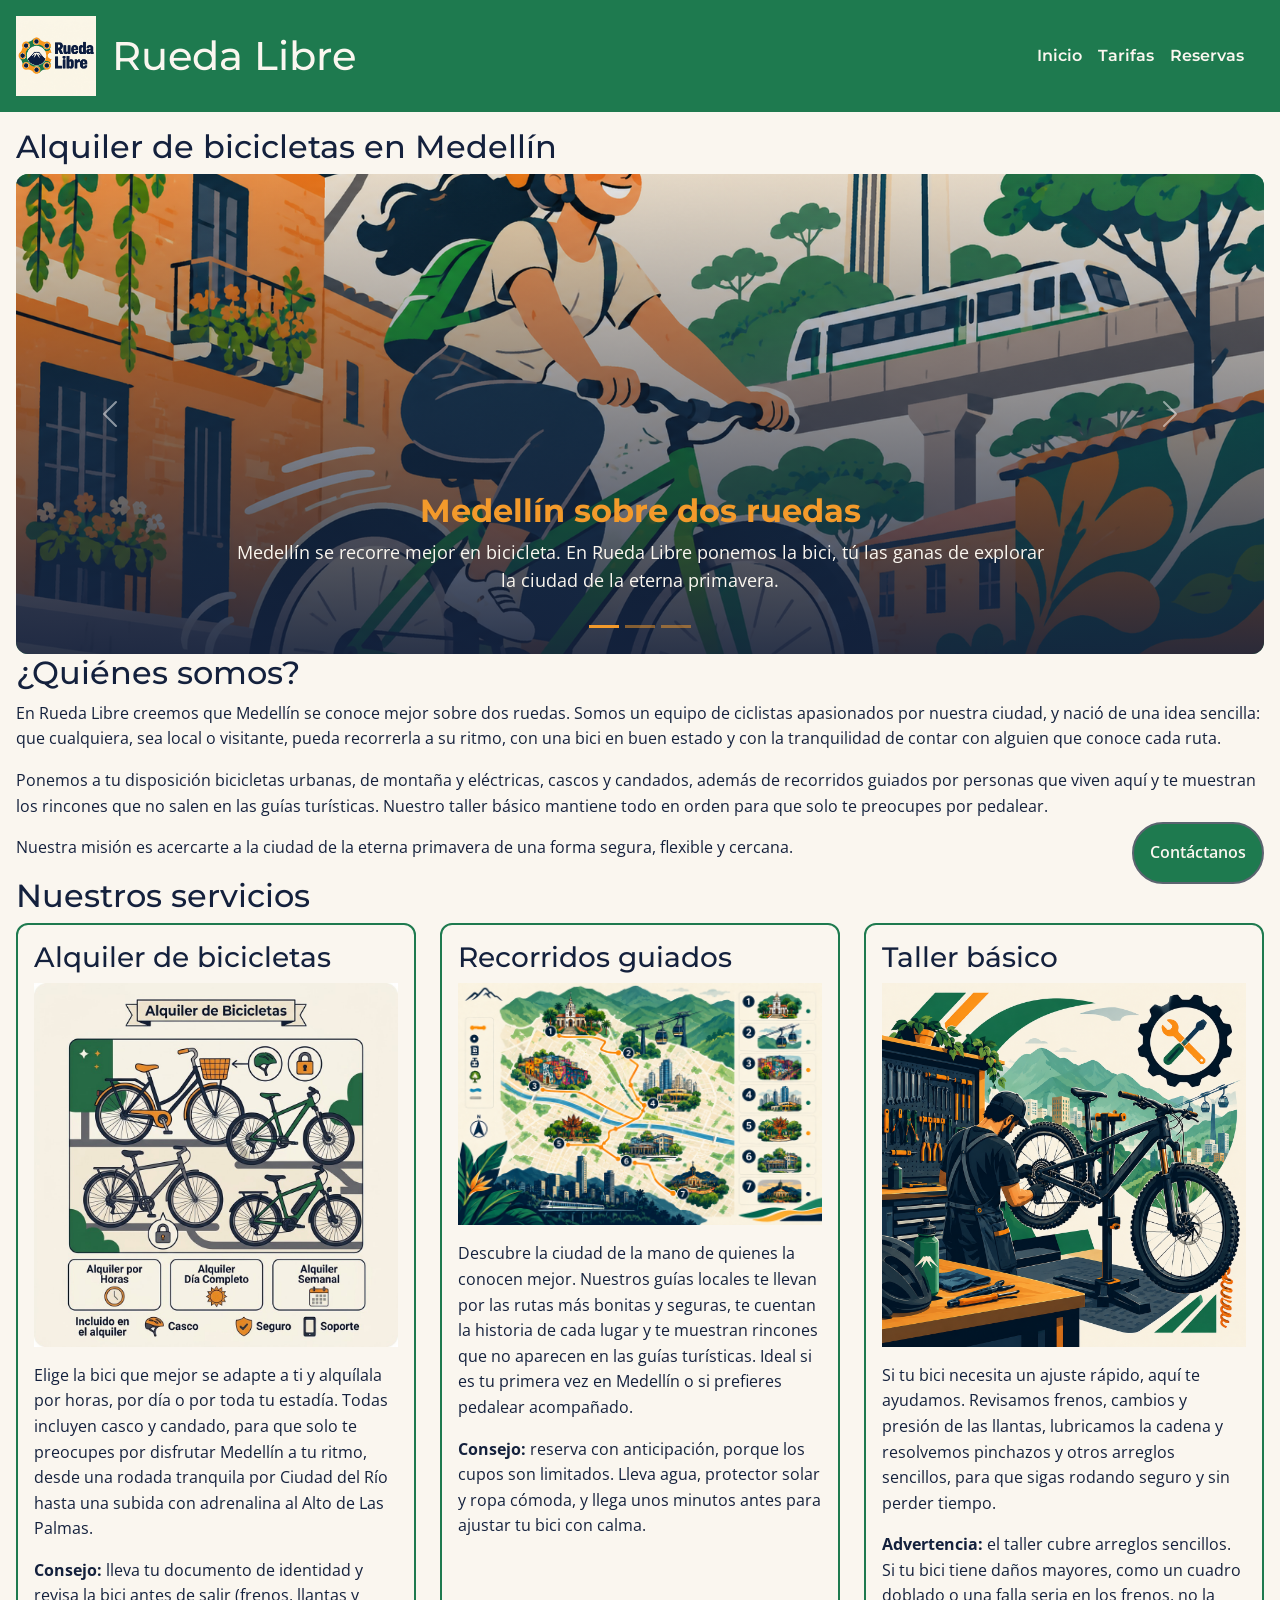
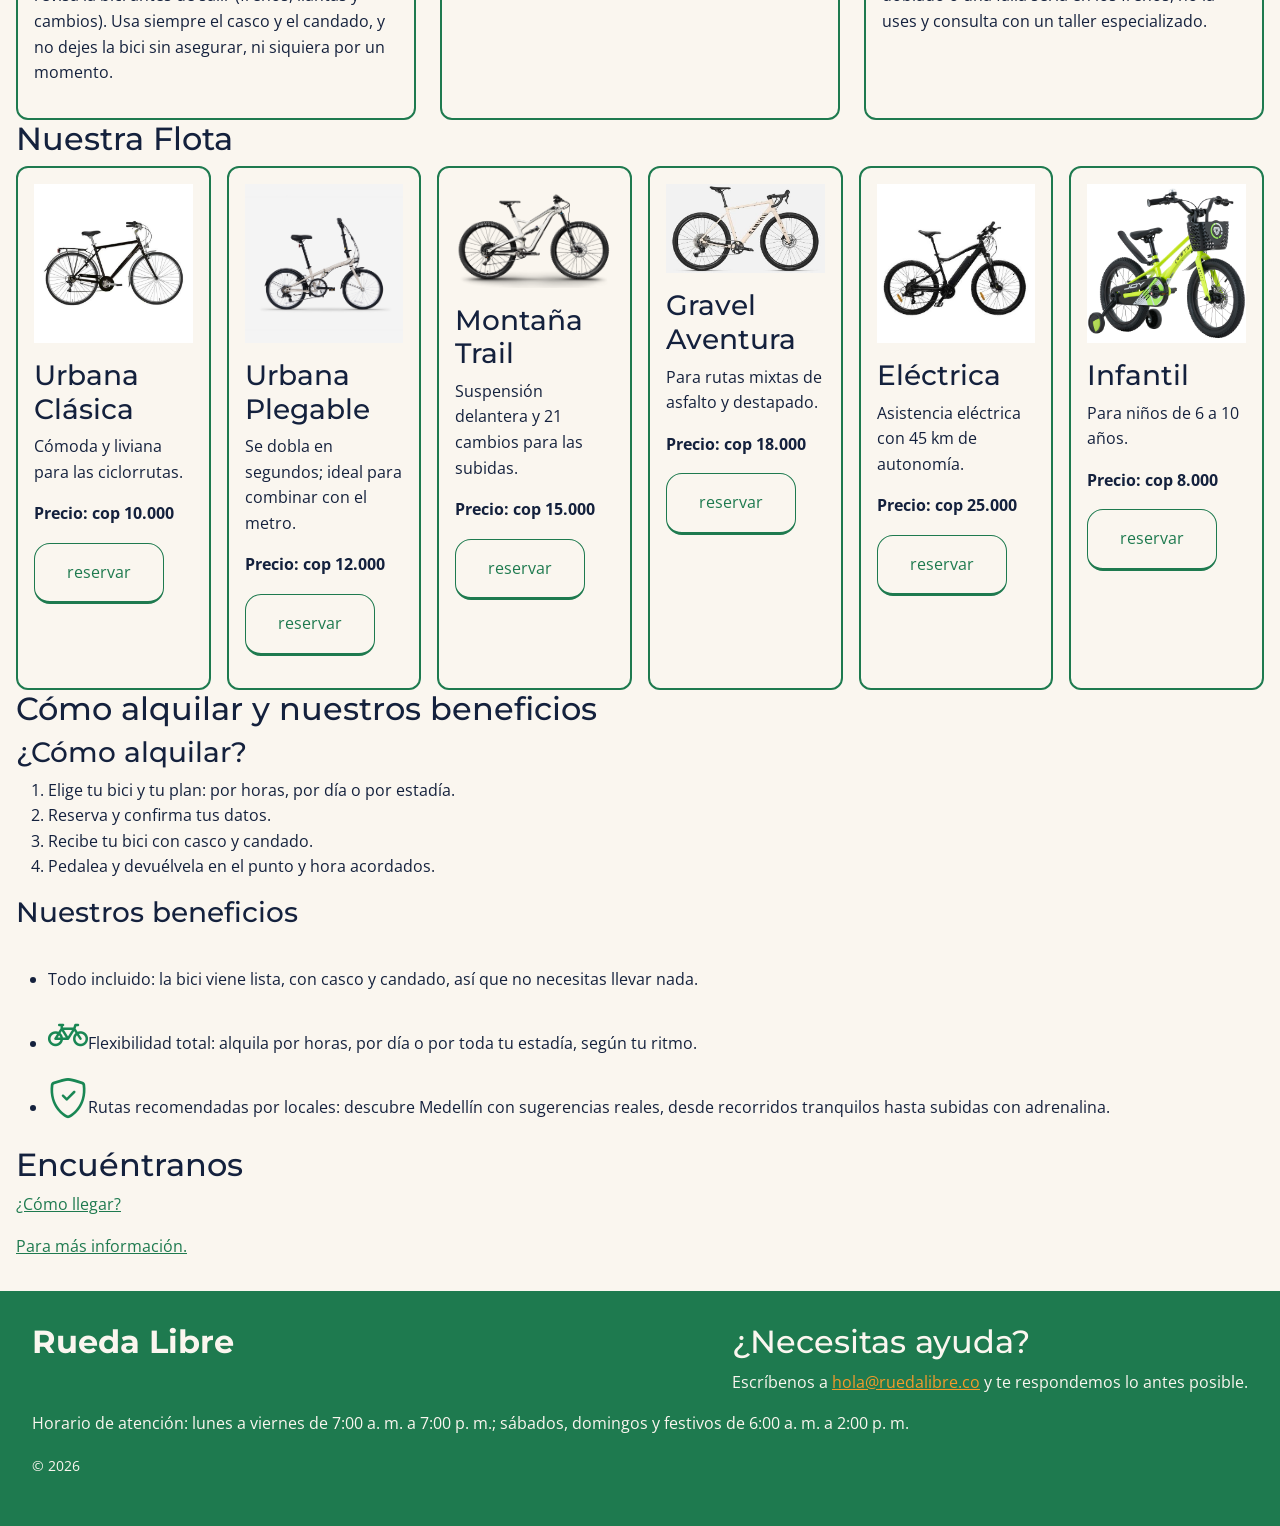
==== commit a7b17e4d: "Cambios en botones" ====
--- a/index.html
+++ b/index.html
@@ -5,6 +5,7 @@
     <meta name="viewport" content="width=device-width, initial-scale=1.0">
     <title>Rueda Libre | Inicio</title>
     <!--fuente de letra-->
+    <link rel="stylesheet" href="https://cdn.jsdelivr.net/npm/bootstrap-icons@1.13.1/font/bootstrap-icons.min.css">
     <link href="https://cdn.jsdelivr.net/npm/bootstrap@5.3.3/dist/css/bootstrap.min.css" rel="stylesheet">
     <link href="https://fonts.googleapis.com/css2?family=Montserrat:ital,wght@0,100..900;1,100..900&family=Open+Sans:ital,wght@0,300..800;1,300..800&display=swap" rel="stylesheet">
     <link rel="stylesheet" href="css/styles.css"> 
@@ -53,10 +54,66 @@
     </nav>
     <main>
     <h2>Alquiler de bicicletas en Medellín</h2>
-    <article id="introduccion">   
-        <p>Medellín se recorre mejor en dos ruedas. En Rueda Libre te damos la bici, tú pones las ganas de explorar. Alquila por horas, por un día o por toda tu estadía y conéctate con la ciudad de la eterna primavera a tu ritmo: desde una rodada tranquila por Ciudad del Río y el Poblado, hasta una subida con adrenalina al Alto de Las Palmas. Bicicletas listas, cascos, candado y las mejores rutas recomendadas por locales.¿Listo para pedalear?</p>
-        <img id="portada" src="img/portada.jpg" alt="Portada de la página de inicio">
-    </article>
+    <article id="introduccion">
+
+    <div id="carrusel-inicio" class="carousel slide" data-bs-ride="carousel">
+
+        <!-- Indicadores -->
+        <div class="carousel-indicators">
+            <button type="button" data-bs-target="#carrusel-inicio" data-bs-slide-to="0" class="active" aria-current="true" aria-label="Diapositiva 1"></button>
+            <button type="button" data-bs-target="#carrusel-inicio" data-bs-slide-to="1" aria-label="Diapositiva 2"></button>
+            <button type="button" data-bs-target="#carrusel-inicio" data-bs-slide-to="2" aria-label="Diapositiva 3"></button>
+        </div>
+
+        <!-- Contenido del carrusel -->
+        <div class="carousel-inner">
+
+            <!-- Primera diapositiva -->
+            <div class="carousel-item active">
+                <img src="img/carrusel1.png" class="d-block w-100" alt="Recorrido en bicicleta por Medellín">
+
+                <div class="carousel-caption">
+                    <h2>Medellín sobre dos ruedas</h2>
+                    <p>Medellín se recorre mejor en bicicleta. En Rueda Libre ponemos la bici, tú las ganas de explorar la ciudad de la eterna primavera.</p>
+                </div>
+            </div>
+
+            <!-- Segunda diapositiva -->
+            <div class="carousel-item">
+                <img src="img/carrusel2.png" class="d-block w-100" alt="Bicicletas disponibles para alquilar">
+
+                <div class="carousel-caption">
+                    <h2>Explora a tu ritmo</h2>
+                    <p>Alquila tu bicicleta por horas, por un día o durante toda tu estadía. Descubre cada rincón de Medellín con libertad y sin prisas.</p>
+                </div>
+            </div>
+
+            <!-- Tercera diapositiva -->
+            <div class="carousel-item">
+                <img src="img/carrusel3.png" class="d-block w-100" alt="Recorridos en bicicleta por Medellín">
+
+                <div class="carousel-caption">
+                    <h2>Tu aventura comienza aquí</h2>
+                    <p>Desde Ciudad del Río hasta el Alto de Las Palmas. Tenemos bicicletas listas, cascos, candados y las mejores rutas recomendadas por locales.</p>
+                </div>
+            </div>
+
+        </div>
+
+        <!-- Controles laterales -->
+        <button class="carousel-control-prev" type="button" data-bs-target="#carrusel-inicio" data-bs-slide="prev">
+            <span class="carousel-control-prev-icon" aria-hidden="true"></span>
+            <span class="visually-hidden">Anterior</span>
+        </button>
+
+        <button class="carousel-control-next" type="button" data-bs-target="#carrusel-inicio" data-bs-slide="next">
+            <span class="carousel-control-next-icon" aria-hidden="true"></span>
+            <span class="visually-hidden">Siguiente</span>
+        </button>
+
+    </div>
+
+</article>
     <article class="quienes-somos">
         <h2>¿Quiénes somos?</h2>
         <p>En Rueda Libre creemos que Medellín se conoce mejor sobre dos ruedas. Somos un equipo de ciclistas apasionados por nuestra ciudad, y nació de una idea sencilla: que cualquiera, sea local o visitante, pueda recorrerla a su ritmo, con una bici en buen estado y con la tranquilidad de contar con alguien que conoce cada ruta.</p>
@@ -96,7 +153,7 @@
             <h3>Urbana Clásica</h3>
             <p>Cómoda y liviana para las ciclorrutas.</p>
             <p><strong>Precio: cop 10.000 </strong></p>
-            <a id="boton-cta" href="paginas/reservas.html">reservar</a>
+            <a class="d-inline-block mb-3" id="boton-cta" href="paginas/reservas.html" >reservar</a>
         </section>
         <section class="tarjeta">
             <figure>
@@ -105,7 +162,7 @@
             <h3>Urbana Plegable</h3>
             <p>Se dobla en segundos; ideal para combinar con el metro.</p>
             <p><strong>Precio: cop 12.000</strong></p>
-            <a id="boton-cta" href="paginas/reservas.html">reservar</a>
+            <a class="d-inline-block mb-3" id="boton-cta" href="paginas/reservas.html">reservar</a>
         </section>
         <section class="tarjeta"><figure>
                 <img id="img-bicicleta" src="img/montana-trail.png" alt="Bicicleta de montaña, ideal para trayectos complicados">
@@ -113,7 +170,7 @@
             <h3>Montaña Trail</h3>
             <p>Suspensión delantera y 21 cambios para las subidas.</p>
             <p><strong>Precio: cop 15.000</strong></p>
-            <a id="boton-cta" href="paginas/reservas.html">reservar</a>
+            <a class="d-inline-block mb-3" id="boton-cta" href="paginas/reservas.html">reservar</a>
         </section>            
         <section class="tarjeta">
             <figure>
@@ -122,7 +179,7 @@
             <h3>Gravel Aventura</h3>
             <p>Para rutas mixtas de asfalto y destapado.</p>
             <p><strong>Precio: cop 18.000</strong></p>
-            <a id="boton-cta" href="paginas/reservas.html">reservar</a>
+            <a class="d-inline-block mb-3" id="boton-cta" href="paginas/reservas.html">reservar</a>
         </section>
         <section class="tarjeta">
             <figure>
@@ -131,7 +188,7 @@
             <h3>Eléctrica</h3>
             <p>Asistencia eléctrica con 45 km de autonomía.</p>
             <p><strong>Precio: cop 25.000</strong></p>
-            <a id="boton-cta" href="paginas/reservas.html">reservar</a>
+            <a class="d-inline-block mb-3" id="boton-cta" href="paginas/reservas.html">reservar</a>
         </section>
         <section class="tarjeta"><figure>
                 <img id="img-bicicleta" src="img/infantil.png" alt="Bicicleta más pequeña, para niños">
@@ -139,7 +196,7 @@
             <h3>Infantil</h3>
             <p>Para niños de 6 a 10 años.</p>
             <p><strong>Precio: cop 8.000</strong></p>
-            <a id="boton-cta" href="paginas/reservas.html">reservar</a>
+            <a class="d-inline-block mb-3" id="boton-cta" href="paginas/reservas.html">reservar</a>
         </section>
     </article>
     <article class="como-alquilar-nuestros-beneficios">
@@ -156,9 +213,9 @@
         <section class="nuestros-beneficios">
             <h3>Nuestros beneficios</h3>
             <ul>
-                <li>Todo incluido: la bici viene lista, con casco y candado, así que no necesitas llevar nada.</li>
-                <li>Flexibilidad total: alquila por horas, por día o por toda tu estadía, según tu ritmo.</li>
-                <li>Rutas recomendadas por locales: descubre Medellín con sugerencias reales, desde recorridos tranquilos hasta subidas con adrenalina.</li>
+                <li><i class="bi bi-leaf fs-1 text-success" aria-hidden="true"></i>Todo incluido: la bici viene lista, con casco y candado, así que no necesitas llevar nada.</li>
+                <li><i class="bi bi-bicycle fs-1 text-success" aria-hidden="true"></i>Flexibilidad total: alquila por horas, por día o por toda tu estadía, según tu ritmo.</li>
+                <li><i class="bi bi-shield-check fs-1 text-success" aria-hidden="true"></i>Rutas recomendadas por locales: descubre Medellín con sugerencias reales, desde recorridos tranquilos hasta subidas con adrenalina.</li>
             </ul>
         </section>
 
--- a/css/styles.css
+++ b/css/styles.css
@@ -105,18 +105,67 @@
 }
 /*sección exclusiva de index.html 
 parte1, portada*/
-#introduccion{
-    display: grid;
-    grid-template-columns: 2fr 1fr;
-    background-color: var(--color-verde-ruta);
-    color: var(--color-crema);
-    gap: var(--espaciado-s);
-}
-#introduccion p:first-child{
-    text-align:center;
-    display: flex;
-    align-items: center;
-    padding: var(--espaciado-s);
+/* Carrusel de introducción */
+#introduccion {
+    width: 100%;
+    overflow: hidden;
+    border-radius: 12px;
+    background-color: var(--color-verde-ruta);
+}
+
+/* Imágenes del carrusel */
+#carrusel-inicio .carousel-item img {
+    width: 100%;
+    height: 30rem;
+    object-fit: cover;
+}
+
+/* Oscurecimiento de las imágenes */
+#carrusel-inicio .carousel-item {
+    position: relative;
+}
+
+#carrusel-inicio .carousel-item::after {
+    content: "";
+    position: absolute;
+    inset: 0;
+    background: linear-gradient(
+        to top,
+        rgba(20, 33, 61, 0.9),
+        rgba(20, 33, 61, 0.1)
+    );
+    pointer-events: none;
+}
+
+/* Texto del carrusel */
+#carrusel-inicio .carousel-caption {
+    z-index: 2;
+    color: var(--color-crema);
+    padding: var(--espaciado-l);
+}
+
+#carrusel-inicio .carousel-caption h2 {
+    color: var(--color-naranja-pedal);
+    font-family: var(--fuente-titulo);
+    font-weight: 700;
+    font-size: 2rem;
+}
+
+#carrusel-inicio .carousel-caption p {
+    font-family: var(--fuente-texto);
+    font-size: 1.1rem;
+    line-height: 1.6;
+}
+
+/* Indicadores */
+#carrusel-inicio .carousel-indicators button {
+    background-color: var(--color-naranja-pedal);
+}
+
+/* Controles */
+#carrusel-inicio .carousel-control-prev,
+#carrusel-inicio .carousel-control-next {
+    z-index: 3;
 }
 /*tarjetas de servicios*/
 #nuestros-servicios {
@@ -307,6 +356,7 @@
     display: flex;
     justify-content: space-between;
     flex-wrap: wrap;
+    padding: 2rem;
 }
 footer a{
     color:var(--color-naranja-pedal);
@@ -371,7 +421,7 @@
     border: 1px solid var(--color-verde-ruta);
     border-bottom: 3px solid var(--color-verde-ruta);
     border-radius: 16px;
-    padding: 15px 30px;
+    padding: 1rem 2rem;
     font-size: 16px;
     text-decoration: none;
 }
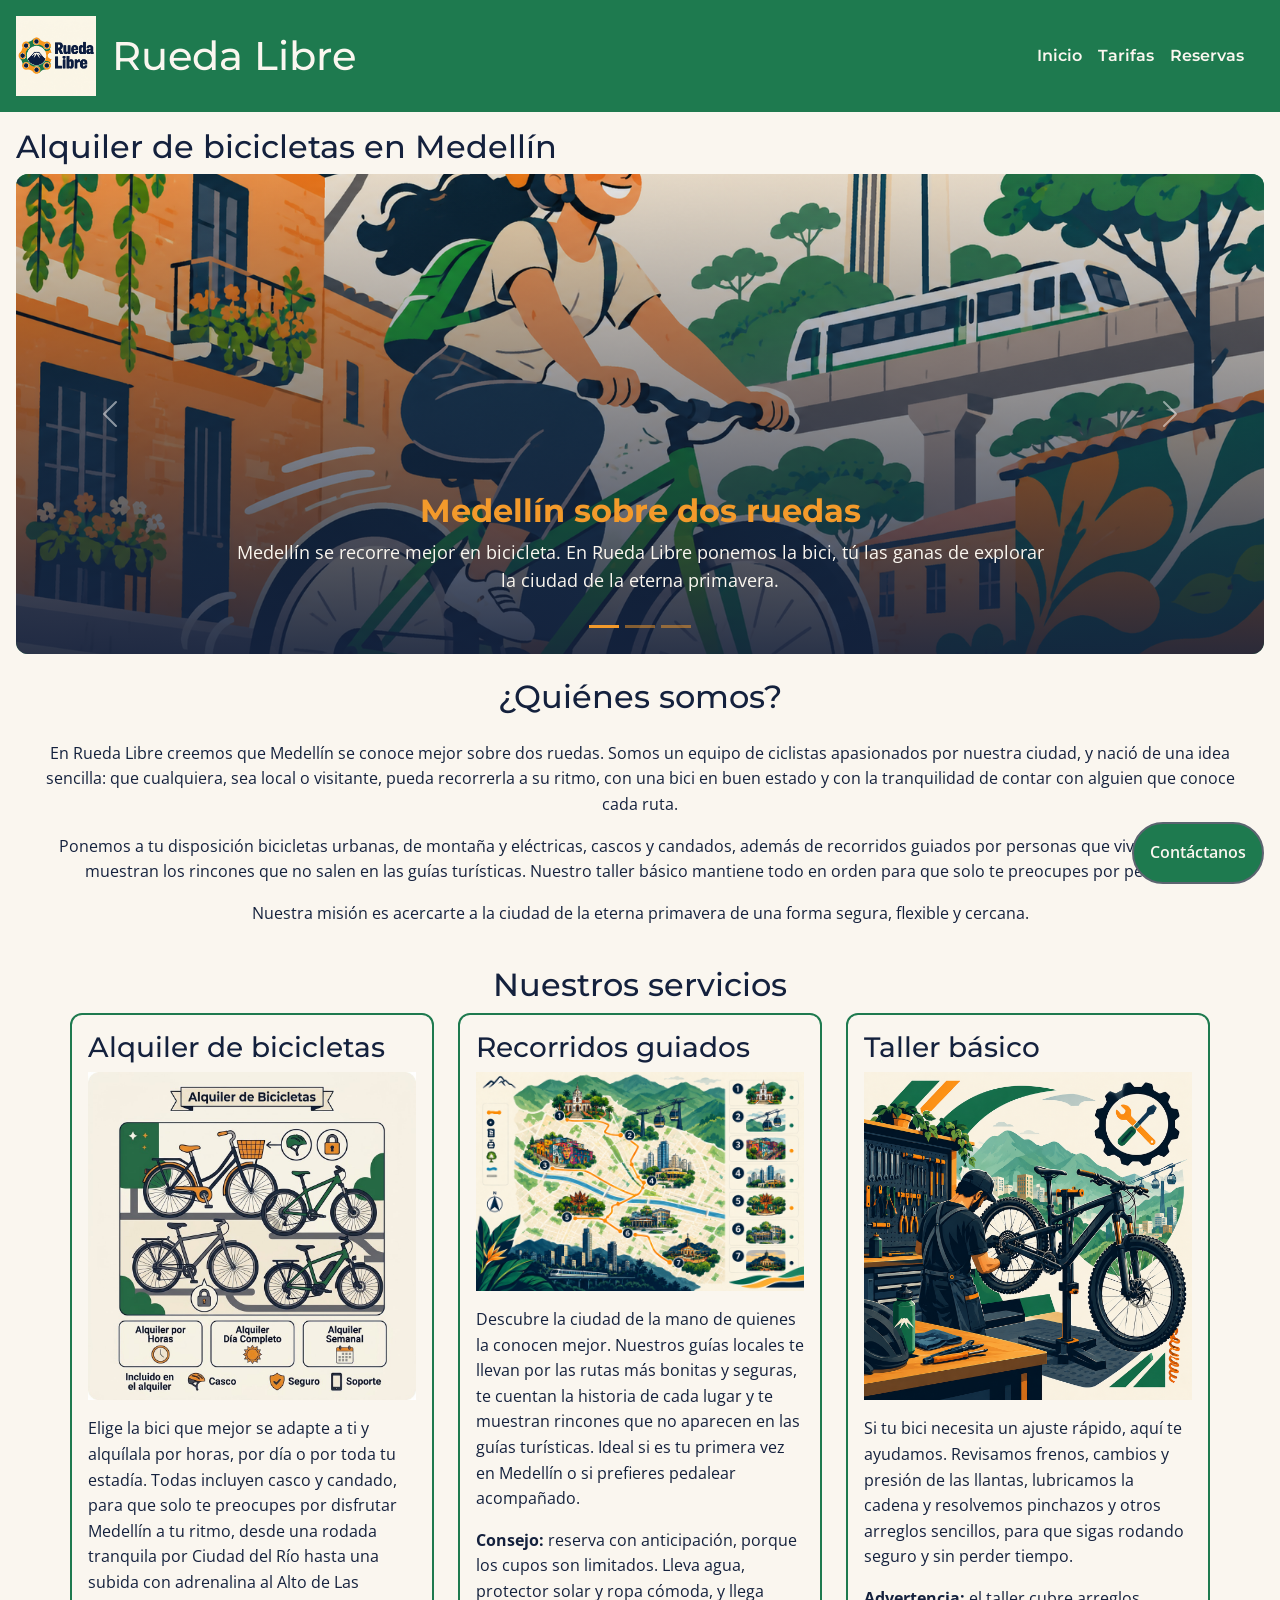
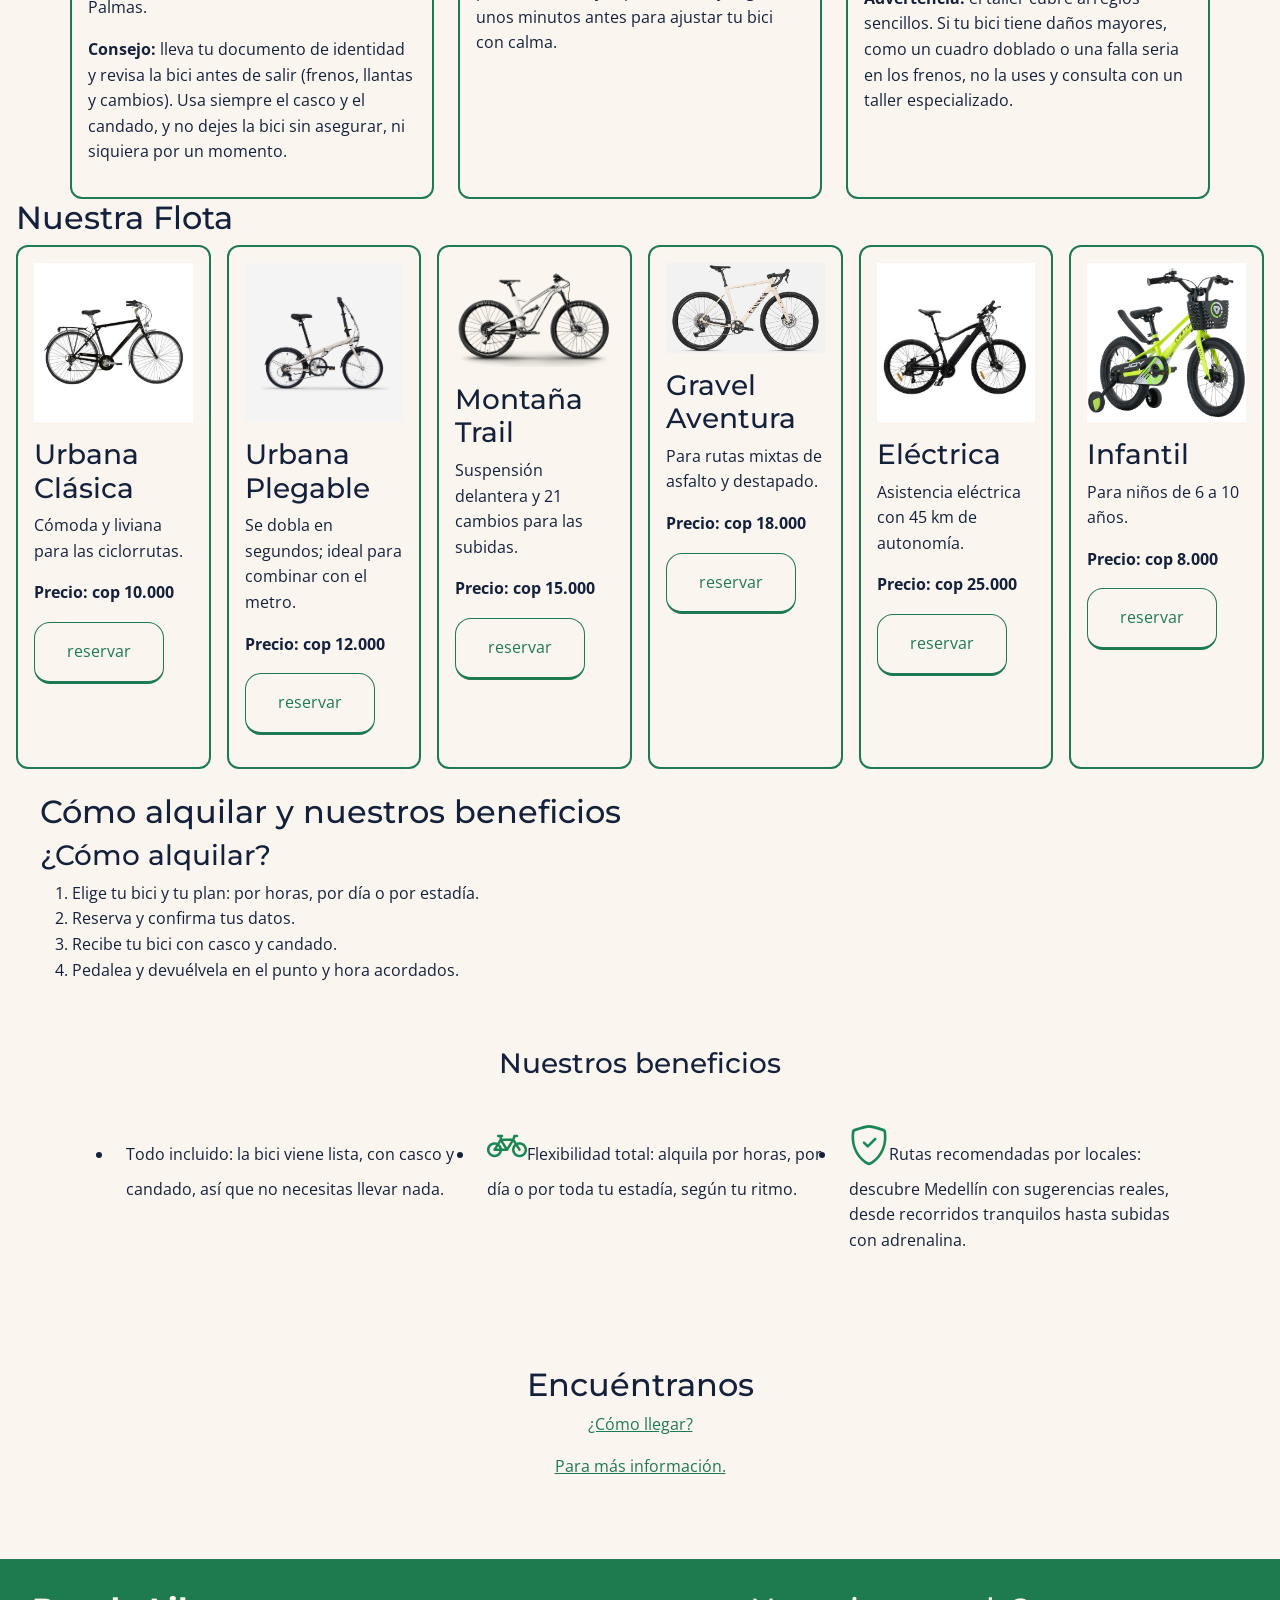
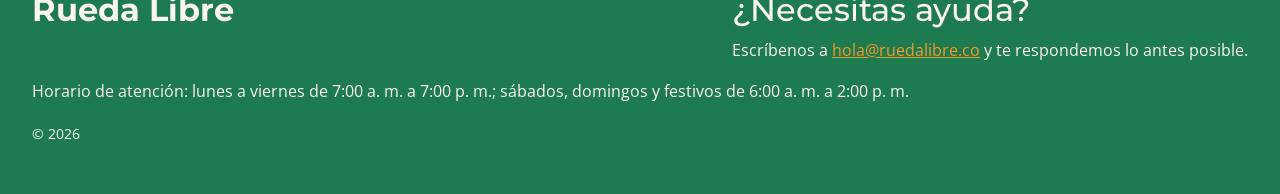
==== commit 567da4d3: "Cambiando css por bootstrap" ====
--- a/index.html
+++ b/index.html
@@ -114,14 +114,15 @@
     </div>
 
 </article>
-    <article class="quienes-somos">
-        <h2>¿Quiénes somos?</h2>
+    <article class="quienes-somos text-center p-4">
+        <h2 class="mb-4">¿Quiénes somos?</h2>
         <p>En Rueda Libre creemos que Medellín se conoce mejor sobre dos ruedas. Somos un equipo de ciclistas apasionados por nuestra ciudad, y nació de una idea sencilla: que cualquiera, sea local o visitante, pueda recorrerla a su ritmo, con una bici en buen estado y con la tranquilidad de contar con alguien que conoce cada ruta.</p>
         <p>Ponemos a tu disposición bicicletas urbanas, de montaña y eléctricas, cascos y candados, además de recorridos guiados por personas que viven aquí y te muestran los rincones que no salen en las guías turísticas. Nuestro taller básico mantiene todo en orden para que solo te preocupes por pedalear. </p>
         <p>Nuestra misión es acercarte a la ciudad de la eterna primavera de una forma segura, flexible y cercana.</p>
     </article>
-        <h2>Nuestros servicios</h2>
-    <article id="nuestros-servicios">
+    <div class="container">
+        <h2 class="text-center">Nuestros servicios</h2>
+    <article class="row" id="nuestros-servicios">
         <section class="tarjeta">
             <h3>Alquiler de bicicletas</h3>
             <figure><img id="imagen-de-servicio" src="img/renta-tu-bici.jpg" alt=""></figure>
@@ -143,6 +144,7 @@
             <p><strong>Advertencia:</strong> el taller cubre arreglos sencillos. Si tu bici tiene daños mayores, como un cuadro doblado o una falla seria en los frenos, no la uses y consulta con un taller especializado.</p>
         </section>
     </article>
+    </div>
     <h2>Nuestra Flota</h2>
     <article class="nuestra-flota">
         
@@ -199,7 +201,7 @@
             <a class="d-inline-block mb-3" id="boton-cta" href="paginas/reservas.html">reservar</a>
         </section>
     </article>
-    <article class="como-alquilar-nuestros-beneficios">
+    <article class="como-alquilar-nuestros-beneficios p-4">
         <h2>Cómo alquilar y nuestros beneficios</h2>
         <section class="como-alquilar">
             <h3>¿Cómo alquilar?</h3>
@@ -210,20 +212,22 @@
                 <li>Pedalea y devuélvela en el punto y hora acordados.</li>
             </ol>
         </section>
-        <section class="nuestros-beneficios">
-            <h3>Nuestros beneficios</h3>
-            <ul>
-                <li><i class="bi bi-leaf fs-1 text-success" aria-hidden="true"></i>Todo incluido: la bici viene lista, con casco y candado, así que no necesitas llevar nada.</li>
-                <li><i class="bi bi-bicycle fs-1 text-success" aria-hidden="true"></i>Flexibilidad total: alquila por horas, por día o por toda tu estadía, según tu ritmo.</li>
-                <li><i class="bi bi-shield-check fs-1 text-success" aria-hidden="true"></i>Rutas recomendadas por locales: descubre Medellín con sugerencias reales, desde recorridos tranquilos hasta subidas con adrenalina.</li>
+        <section class="nuestros-beneficios p-4 container">
+            <h3 class="text-center p-4">Nuestros beneficios</h3>
+            <ul class="row g-4">
+                <li class="col-12 col-md-4"><i class="bi bi-leaf fs-1 text-success" aria-hidden="true"></i>Todo incluido: la bici viene lista, con casco y candado, así que no necesitas llevar nada.</li>
+                <li class="col-12 col-md-4"><i class="bi bi-bicycle fs-1 text-success" aria-hidden="true"></i>Flexibilidad total: alquila por horas, por día o por toda tu estadía, según tu ritmo.</li>
+                <li class="col-12 col-md-4"><i class="bi bi-shield-check fs-1 text-success" aria-hidden="true"></i>Rutas recomendadas por locales: descubre Medellín con sugerencias reales, desde recorridos tranquilos hasta subidas con adrenalina.</li>
             </ul>
         </section>
 
     </article>
-    <article class="encuentranos">
+    <article class="encuentranos text-center py-5">
+        <div class="container">
         <h2>Encuéntranos</h2>
         <p><a href="https://maps.app.goo.gl/yYUBQcJ55E64RCni9" target="_blank">¿Cómo llegar?</a></p>
         <p><a href="mailto:hola@ruedalibre.co">Para más información. </a></p>
+        </div>
     </article>
     </main>
     <footer>
--- a/css/styles.css
+++ b/css/styles.css
@@ -167,6 +167,8 @@
 #carrusel-inicio .carousel-control-next {
     z-index: 3;
 }
+/*quienes somos */
+
 /*tarjetas de servicios*/
 #nuestros-servicios {
     display: grid;
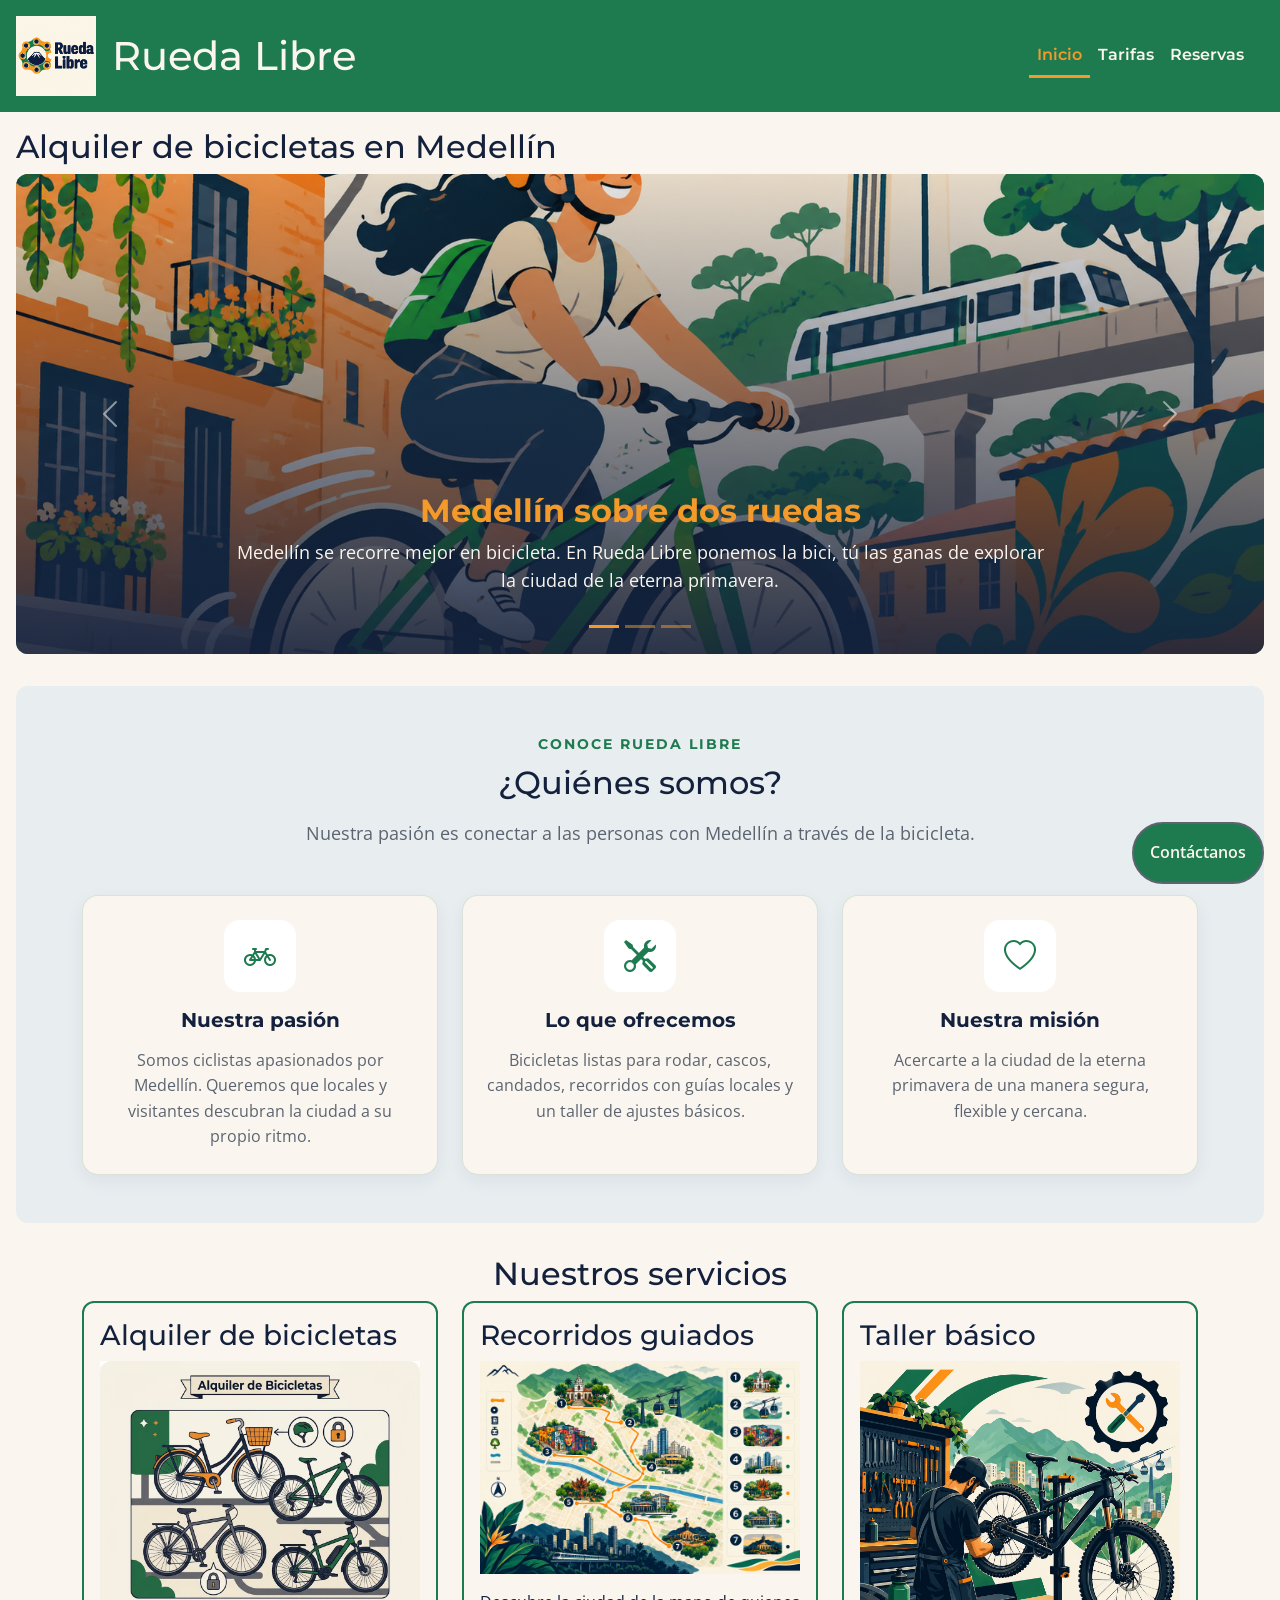
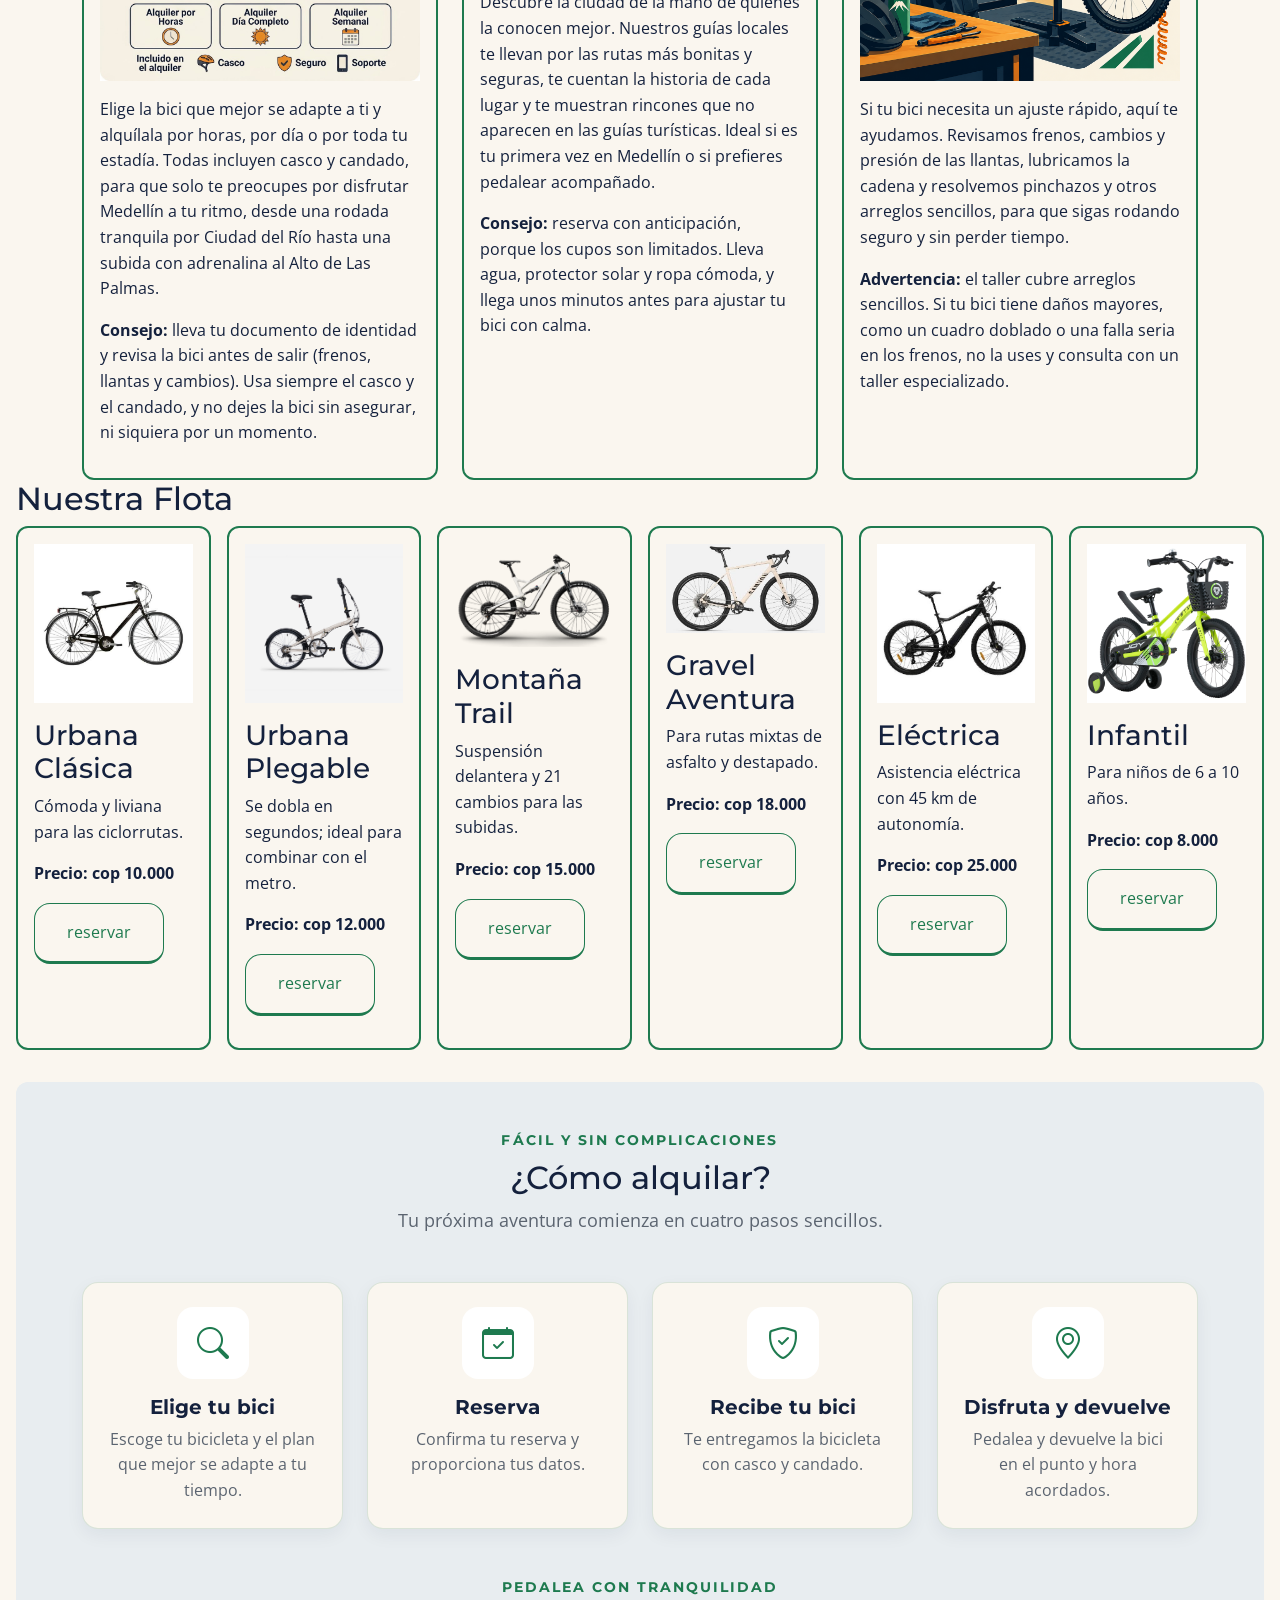
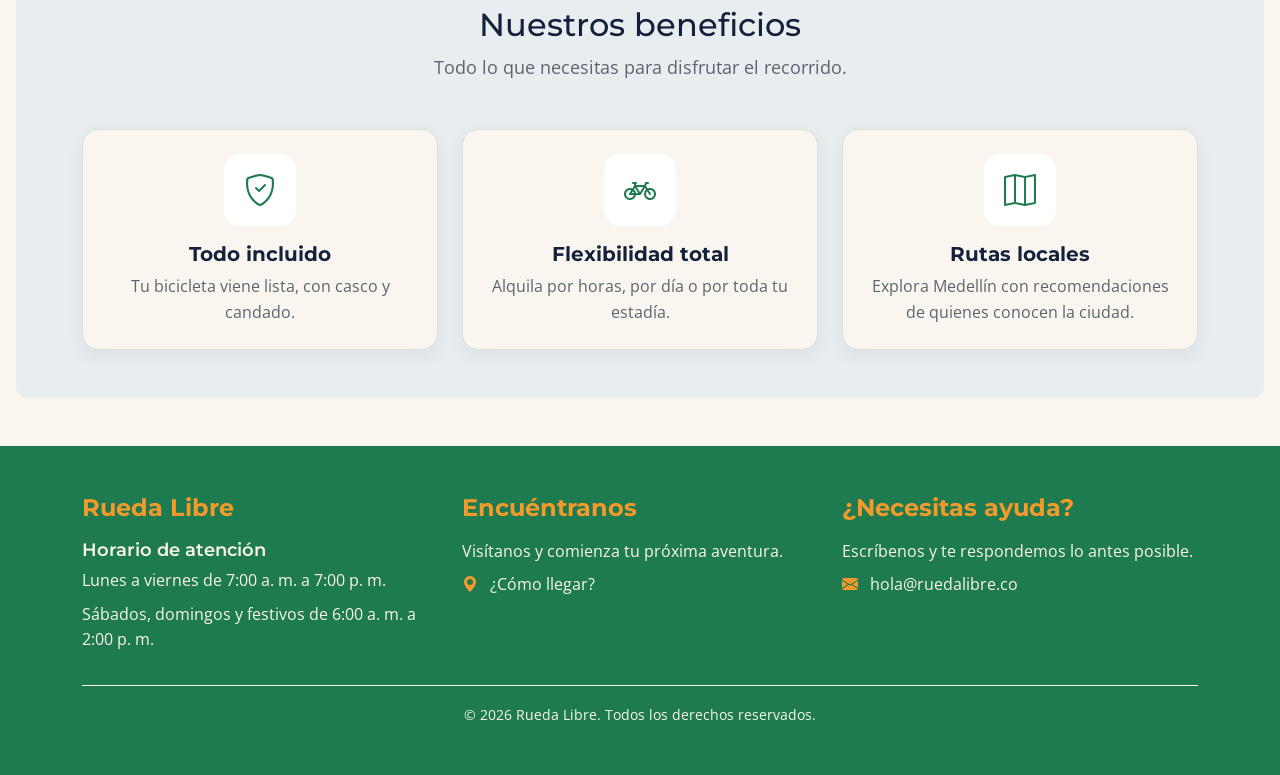
==== commit 92d58432: "Mejoras de estilos con Bootstrap en Rueda Libre" ====
--- a/index.html
+++ b/index.html
@@ -16,7 +16,7 @@
             <img id="logo" src="img/logo.jpeg" alt="Logo de Rueda Libre">
             <h1>Rueda Libre</h1>
         </div>
-        <nav class="navbar navbar-expand-lg" >
+        <nav class="navbar navbar-expand-lg" data-bs-theme="dark">
         <div class="container-fluid" id="menu">
             <!-- Hamburger button -->
             <button
@@ -34,7 +34,7 @@
             <!-- Navigation links -->
             <div class="collapse navbar-collapse" id="navbarMenu">
                 <ul class="navbar-nav ms-auto">
-                    <li class="nav-item" id="opcion">
+                    <li class="nav-item">
                         <a class="nav-link active" aria-current="page" href="index.html">Inicio</a>
                     </li>
                     <li class="nav-item">
@@ -48,10 +48,8 @@
             </div>
         
         </div>
-
+        </nav>
     </header>
-    
-    </nav>
     <main>
     <h2>Alquiler de bicicletas en Medellín</h2>
     <article id="introduccion">
@@ -114,15 +112,45 @@
     </div>
 
 </article>
-    <article class="quienes-somos text-center p-4">
-        <h2 class="mb-4">¿Quiénes somos?</h2>
-        <p>En Rueda Libre creemos que Medellín se conoce mejor sobre dos ruedas. Somos un equipo de ciclistas apasionados por nuestra ciudad, y nació de una idea sencilla: que cualquiera, sea local o visitante, pueda recorrerla a su ritmo, con una bici en buen estado y con la tranquilidad de contar con alguien que conoce cada ruta.</p>
-        <p>Ponemos a tu disposición bicicletas urbanas, de montaña y eléctricas, cascos y candados, además de recorridos guiados por personas que viven aquí y te muestran los rincones que no salen en las guías turísticas. Nuestro taller básico mantiene todo en orden para que solo te preocupes por pedalear. </p>
-        <p>Nuestra misión es acercarte a la ciudad de la eterna primavera de una forma segura, flexible y cercana.</p>
+    <article class="quienes-somos text-center py-5 px-4">
+        <div class="container">
+            <p class="seccion-etiqueta mb-2">CONOCE RUEDA LIBRE</p>
+            <h2 class="mb-3">¿Quiénes somos?</h2>
+            <p class="seccion-subtitulo mx-auto mb-5">Nuestra pasión es conectar a las personas con Medellín a través de la bicicleta.</p>
+            <div class="row g-4">
+                <section class="col-12 col-md-4">
+                    <div class="card tarjeta-informativa h-100 text-center">
+                        <div class="card-body p-4">
+                            <div class="icono-tarjeta mx-auto mb-3"><i class="bi bi-bicycle" aria-hidden="true"></i></div>
+                            <h3 class="card-title h5 mb-3">Nuestra pasión</h3>
+                            <p class="card-text">Somos ciclistas apasionados por Medellín. Queremos que locales y visitantes descubran la ciudad a su propio ritmo.</p>
+                        </div>
+                    </div>
+                </section>
+                <section class="col-12 col-md-4">
+                    <div class="card tarjeta-informativa h-100 text-center">
+                        <div class="card-body p-4">
+                            <div class="icono-tarjeta mx-auto mb-3"><i class="bi bi-tools" aria-hidden="true"></i></div>
+                            <h3 class="card-title h5 mb-3">Lo que ofrecemos</h3>
+                            <p class="card-text">Bicicletas listas para rodar, cascos, candados, recorridos con guías locales y un taller de ajustes básicos.</p>
+                        </div>
+                    </div>
+                </section>
+                <section class="col-12 col-md-4">
+                    <div class="card tarjeta-informativa h-100 text-center">
+                        <div class="card-body p-4">
+                            <div class="icono-tarjeta mx-auto mb-3"><i class="bi bi-heart" aria-hidden="true"></i></div>
+                            <h3 class="card-title h5 mb-3">Nuestra misión</h3>
+                            <p class="card-text">Acercarte a la ciudad de la eterna primavera de una manera segura, flexible y cercana.</p>
+                        </div>
+                    </div>
+                </section>
+            </div>
+        </div>
     </article>
     <div class="container">
         <h2 class="text-center">Nuestros servicios</h2>
-    <article class="row" id="nuestros-servicios">
+    <article id="nuestros-servicios">
         <section class="tarjeta">
             <h3>Alquiler de bicicletas</h3>
             <figure><img id="imagen-de-servicio" src="img/renta-tu-bici.jpg" alt=""></figure>
@@ -201,46 +229,141 @@
             <a class="d-inline-block mb-3" id="boton-cta" href="paginas/reservas.html">reservar</a>
         </section>
     </article>
-    <article class="como-alquilar-nuestros-beneficios p-4">
-        <h2>Cómo alquilar y nuestros beneficios</h2>
-        <section class="como-alquilar">
-            <h3>¿Cómo alquilar?</h3>
-            <ol>
-                <li>Elige tu bici y tu plan: por horas, por día o por estadía.</li>
-                <li>Reserva y confirma tus datos.</li>
-                <li>Recibe tu bici con casco y candado.</li>
-                <li>Pedalea y devuélvela en el punto y hora acordados.</li>
-            </ol>
-        </section>
-        <section class="nuestros-beneficios p-4 container">
-            <h3 class="text-center p-4">Nuestros beneficios</h3>
-            <ul class="row g-4">
-                <li class="col-12 col-md-4"><i class="bi bi-leaf fs-1 text-success" aria-hidden="true"></i>Todo incluido: la bici viene lista, con casco y candado, así que no necesitas llevar nada.</li>
-                <li class="col-12 col-md-4"><i class="bi bi-bicycle fs-1 text-success" aria-hidden="true"></i>Flexibilidad total: alquila por horas, por día o por toda tu estadía, según tu ritmo.</li>
-                <li class="col-12 col-md-4"><i class="bi bi-shield-check fs-1 text-success" aria-hidden="true"></i>Rutas recomendadas por locales: descubre Medellín con sugerencias reales, desde recorridos tranquilos hasta subidas con adrenalina.</li>
-            </ul>
-        </section>
-
-    </article>
-    <article class="encuentranos text-center py-5">
+    <article class="como-alquilar-nuestros-beneficios py-5 px-4">
         <div class="container">
-        <h2>Encuéntranos</h2>
-        <p><a href="https://maps.app.goo.gl/yYUBQcJ55E64RCni9" target="_blank">¿Cómo llegar?</a></p>
-        <p><a href="mailto:hola@ruedalibre.co">Para más información. </a></p>
+            <p class="seccion-etiqueta text-center mb-2">FÁCIL Y SIN COMPLICACIONES</p>
+            <h2 class="text-center mb-2">¿Cómo alquilar?</h2>
+            <p class="seccion-subtitulo text-center mx-auto mb-5">Tu próxima aventura comienza en cuatro pasos sencillos.</p>
+            <section class="como-alquilar">
+                <div class="row g-4">
+                    <div class="col-12 col-sm-6 col-lg-3">
+                        <div class="card tarjeta-informativa h-100 text-center">
+                            <div class="card-body p-4">
+                                <div class="icono-tarjeta mx-auto mb-3"><i class="bi bi-search" aria-hidden="true"></i></div>
+                                <h3 class="card-title h5">Elige tu bici</h3>
+                                <p class="card-text">Escoge tu bicicleta y el plan que mejor se adapte a tu tiempo.</p>
+                            </div>
+                        </div>
+                    </div>
+                    <div class="col-12 col-sm-6 col-lg-3">
+                        <div class="card tarjeta-informativa h-100 text-center">
+                            <div class="card-body p-4">
+                                <div class="icono-tarjeta mx-auto mb-3"><i class="bi bi-calendar-check" aria-hidden="true"></i></div>
+                                <h3 class="card-title h5">Reserva</h3>
+                                <p class="card-text">Confirma tu reserva y proporciona tus datos.</p>
+                            </div>
+                        </div>
+                    </div>
+                    <div class="col-12 col-sm-6 col-lg-3">
+                        <div class="card tarjeta-informativa h-100 text-center">
+                            <div class="card-body p-4">
+                                <div class="icono-tarjeta mx-auto mb-3"><i class="bi bi-shield-check" aria-hidden="true"></i></div>
+                                <h3 class="card-title h5">Recibe tu bici</h3>
+                                <p class="card-text">Te entregamos la bicicleta con casco y candado.</p>
+                            </div>
+                        </div>
+                    </div>
+                    <div class="col-12 col-sm-6 col-lg-3">
+                        <div class="card tarjeta-informativa h-100 text-center">
+                            <div class="card-body p-4">
+                                <div class="icono-tarjeta mx-auto mb-3"><i class="bi bi-geo-alt" aria-hidden="true"></i></div>
+                                <h3 class="card-title h5">Disfruta y devuelve</h3>
+                                <p class="card-text">Pedalea y devuelve la bici en el punto y hora acordados.</p>
+                            </div>
+                        </div>
+                    </div>
+                </div>
+            </section>
+            <section class="nuestros-beneficios pt-5">
+                <p class="seccion-etiqueta text-center mb-2">PEDALEA CON TRANQUILIDAD</p>
+                <h2 class="text-center mb-2">Nuestros beneficios</h2>
+                <p class="seccion-subtitulo text-center mx-auto mb-5">Todo lo que necesitas para disfrutar el recorrido.</p>
+                <div class="row g-4">
+                    <div class="col-12 col-md-4">
+                        <div class="card tarjeta-informativa h-100 text-center">
+                            <div class="card-body p-4">
+                                <div class="icono-tarjeta mx-auto mb-3"><i class="bi bi-shield-check" aria-hidden="true"></i></div>
+                                <h3 class="card-title h5">Todo incluido</h3>
+                                <p class="card-text">Tu bicicleta viene lista, con casco y candado.</p>
+                            </div>
+                        </div>
+                    </div>
+                    <div class="col-12 col-md-4">
+                        <div class="card tarjeta-informativa h-100 text-center">
+                            <div class="card-body p-4">
+                                <div class="icono-tarjeta mx-auto mb-3"><i class="bi bi-bicycle" aria-hidden="true"></i></div>
+                                <h3 class="card-title h5">Flexibilidad total</h3>
+                                <p class="card-text">Alquila por horas, por día o por toda tu estadía.</p>
+                            </div>
+                        </div>
+                    </div>
+                    <div class="col-12 col-md-4">
+                        <div class="card tarjeta-informativa h-100 text-center">
+                            <div class="card-body p-4">
+                                <div class="icono-tarjeta mx-auto mb-3"><i class="bi bi-map" aria-hidden="true"></i></div>
+                                <h3 class="card-title h5">Rutas locales</h3>
+                                <p class="card-text">Explora Medellín con recomendaciones de quienes conocen la ciudad.</p>
+                            </div>
+                        </div>
+                    </div>
+                </div>
+            </section>
         </div>
     </article>
     </main>
-    <footer>
-        <article class="marca"><strong><h2>Rueda Libre</strong></h2></article>
-        <article class="contacto">
-            <h2>¿Necesitas ayuda?</h2>
-            <p>Escríbenos a <a href="mailto:hola@ruedalibre.co">hola@ruedalibre.co</a> y te respondemos lo antes posible.</p>
-        </article>
-        <article class="horario">
-            <p>Horario de atención: lunes a viernes de 7:00 a. m. a 7:00 p. m.; sábados, domingos y festivos de 6:00 a. m. a 2:00 p. m.</p>
-            <p><small>&copy; 2026</small></p>
-        </article> 
-    </footer>
+    
+<footer class="py-5">
+    <div class="container">
+        <div class="row g-4">
+
+            <!-- Primera columna: marca y horario -->
+            <article class="col-12 col-md-4">
+                <h2>Rueda Libre</h2>
+
+                <div class="horario mt-3">
+                    <h3>Horario de atención</h3>
+                    <p>
+                        Lunes a viernes de 7:00 a. m. a 7:00 p. m.
+                    </p>
+                    <p>
+                        Sábados, domingos y festivos de 6:00 a. m. a 2:00 p. m.
+                    </p>
+                </div>
+            </article>
+
+            <!-- Segunda columna: ubicación -->
+            <article class="encuentranos col-12 col-md-4">
+                <h2>Encuéntranos</h2>
+                <p>Visítanos y comienza tu próxima aventura.</p>
+                <p>
+                    <a href="https://maps.app.goo.gl/yYUBQcJ55E64RCni9" target="_blank" rel="noopener noreferrer">
+                        <i class="bi bi-geo-alt-fill" aria-hidden="true"></i>
+                        ¿Cómo llegar?
+                    </a>
+                </p>
+            </article>
+
+            <!-- Tercera columna: contacto -->
+            <article class="contacto col-12 col-md-4">
+                <h2>¿Necesitas ayuda?</h2>
+                <p>Escríbenos y te respondemos lo antes posible.</p>
+                <p>
+                    <a href="mailto:hola@ruedalibre.co">
+                        <i class="bi bi-envelope-fill" aria-hidden="true"></i>
+                        hola@ruedalibre.co
+                    </a>
+                </p>
+            </article>
+
+        </div>
+
+        <!-- Derechos de autor -->
+        <div class="text-center mt-4 pt-3 border-top">
+            <p class="mb-0"><small>&copy; 2026 Rueda Libre. Todos los derechos reservados.</small></p>
+        </div>
+    </div>
+</footer>
+
     <a class="boton-flotante" href="https://wa.me/573000000000" target="_blank" rel="noopener noreferrer">Contáctanos</a>
     <script src="https://cdn.jsdelivr.net/npm/bootstrap@5.3.3/dist/js/bootstrap.bundle.min.js"></script>
 </body>
--- a/css/styles.css
+++ b/css/styles.css
@@ -167,12 +167,85 @@
 #carrusel-inicio .carousel-control-next {
     z-index: 3;
 }
+/*Página actual en el menú*/
+#menu .nav-link.active,
+#menu .nav-link[aria-current="page"] {
+    color: var(--color-naranja-pedal);
+    border-bottom: 3px solid var(--color-naranja-pedal);
+}
+
+/*Secciones informativas de inicio*/
+.quienes-somos,
+.como-alquilar-nuestros-beneficios {
+    background-color: #e8edf0;
+    margin-block: var(--espaciado-xl);
+    border-radius: 12px;
+}
+
+.seccion-etiqueta {
+    font-family: var(--fuente-titulo);
+    color: var(--color-verde-ruta);
+    font-size: 0.85rem;
+    font-weight: 700;
+    letter-spacing: 0.15em;
+    text-transform: uppercase;
+}
+
+.seccion-subtitulo {
+    color: var(--color-gris-asfalto);
+    max-width: 42rem;
+    font-size: 1.1rem;
+}
+
+.tarjeta-informativa {
+    background-color: var(--color-crema);
+    border: 1px solid rgba(30, 122, 79, 0.15);
+    border-radius: 16px;
+    color: var(--color-azul-noche);
+    box-shadow: 0 6px 18px rgba(20, 33, 61, 0.06);
+    transition: transform 0.2s ease, box-shadow 0.2s ease;
+}
+
+.tarjeta-informativa:hover {
+    transform: translateY(-4px);
+    box-shadow: 0 10px 24px rgba(20, 33, 61, 0.12);
+}
+
+.tarjeta-informativa .card-title {
+    color: var(--color-azul-noche);
+    font-weight: 700;
+}
+
+.tarjeta-informativa .card-text {
+    color: var(--color-gris-asfalto);
+}
+
+.icono-tarjeta {
+    display: flex;
+    align-items: center;
+    justify-content: center;
+    width: 4.5rem;
+    height: 4.5rem;
+    border-radius: 1rem;
+    background-color: #ffffff;
+    color: var(--color-verde-ruta);
+    font-size: 2rem;
+}
+
+footer .encuentranos {
+    min-width: 12rem;
+}
+
+footer .encuentranos a:hover {
+    color: var(--color-crema);
+}
+
 /*quienes somos */
 
 /*tarjetas de servicios*/
 #nuestros-servicios {
     display: grid;
-    grid-template-columns: repeat(auto-fit, minmax(150px, 1fr));
+    grid-template-columns: repeat(auto-fit, minmax(15rem, 1fr));
     gap: var(--espaciado-l);
 }
 .tarjeta {
@@ -352,17 +425,55 @@
     cursor: pointer;
 }
 /*pie de página*/
+
+/* Pie de página */
 footer {
-    color: var(--color-crema);
-    background-color: var(--color-verde-ruta);
-    display: flex;
-    justify-content: space-between;
-    flex-wrap: wrap;
-    padding: 2rem;
-}
-footer a{
-    color:var(--color-naranja-pedal);
-}
+    width: 100%;
+    background-color: var(--color-verde-ruta);
+    color: var(--color-crema);
+}
+
+/* Títulos del footer */
+footer h2 {
+    color: var(--color-naranja-pedal);
+    font-size: 1.5rem;
+    font-weight: 700;
+    margin-bottom: var(--espaciado-m);
+}
+
+footer h3 {
+    color: var(--color-crema);
+    font-size: 1.1rem;
+    font-weight: 600;
+}
+
+/* Textos */
+footer p {
+    margin-bottom: var(--espaciado-s);
+}
+
+/* Enlaces */
+footer a {
+    color: var(--color-crema);
+    text-decoration: none;
+}
+
+footer a:hover {
+    color: var(--color-naranja-pedal);
+    text-decoration: underline;
+}
+
+/* Iconos */
+footer .bi {
+    margin-right: var(--espaciado-s);
+    color: var(--color-naranja-pedal);
+}
+
+/* Separador inferior */
+footer .border-top {
+    border-color: var(--color-crema) !important;
+}
+
 /*botón flotante en las páginas*/
 .boton-flotante{
     position: fixed;
@@ -475,3 +586,53 @@
     }
 
 }
+
+
+/* Mejoras de Tarifas y Reservas: identidad Rueda Libre */
+.pagina-interior { width: 100%; }
+.encabezado-interior { background: #e8edf0; border-radius: 1rem; }
+.encabezado-interior h2 { color: var(--color-azul-noche); font-weight: 700; }
+.bloque-interior { background: #fff; border: 1px solid rgba(30,122,79,.16); border-radius: 1rem; box-shadow: 0 6px 20px rgba(20,33,61,.06); }
+.bloque-interior h3, .bloque-interior h2 { color: var(--color-azul-noche); }
+.pagina-interior .table { --bs-table-bg: transparent; --bs-table-striped-bg: #f3f7f4; --bs-table-hover-bg: #e7f2eb; --bs-table-color: var(--color-azul-noche); margin-bottom: 0; }
+.pagina-interior .table thead th { background: var(--color-azul-noche); color: var(--color-crema); white-space: nowrap; }
+.pagina-interior .table th, .pagina-interior .table td { padding: .9rem 1rem; }
+.pagina-interior .table-responsive { border-radius: .75rem; }
+.pagina-interior .aviso-tarifas { background: #e8edf0; border-left: 4px solid var(--color-verde-ruta); }
+.paso-reserva .card { background: var(--color-crema); border: 1px solid rgba(30,122,79,.18); border-radius: 1rem; }
+.paso-reserva .numero-paso { display: inline-flex; justify-content: center; align-items: center; width: 2.5rem; height: 2.5rem; border-radius: 50%; background: var(--color-verde-ruta); color: white; font-weight: 700; }
+#formulario.formulario-bootstrap { max-width: none; margin: 0; background: #fff; }
+#formulario.formulario-bootstrap fieldset { display: block; border-color: #d6e4dc; }
+#formulario.formulario-bootstrap .form-control, #formulario.formulario-bootstrap .form-select { background: var(--color-crema); border-color: #b6c9bf; }
+#formulario.formulario-bootstrap .form-check-input { width: 1.1rem; height: 1.1rem; padding: 0; margin-right: .5rem; }
+#formulario.formulario-bootstrap .form-check-label { display: inline; margin: 0; }
+#formulario.formulario-bootstrap .form-check { display: flex; align-items: center; }
+#formulario.formulario-bootstrap .form-text { color: var(--color-gris-asfalto); }
+
+/* Mantener el botón original dentro del formulario Bootstrap */
+#formulario.formulario-bootstrap button.boton-formulario {
+    display: block;
+    width: fit-content;
+    margin: var(--espaciado-m) auto;
+    padding: 0.85rem 2rem;
+    background-color: var(--color-verde-ruta);
+    color: var(--color-crema);
+    border: 2px solid var(--color-verde-ruta);
+    border-radius: 8px;
+    font-family: var(--fuente-titulo);
+    font-size: 1rem;
+    font-weight: 700;
+    cursor: pointer;
+    transition: background-color 0.3s ease;
+}
+#formulario.formulario-bootstrap button.boton-formulario:hover {
+    background-color: var(--color-naranja-pedal);
+    color: var(--color-azul-noche);
+}
+#formulario.formulario-bootstrap button.boton-formulario:focus {
+    outline: 3px solid var(--color-azul-noche);
+    outline-offset: 2px;
+}
+@media (max-width: 575.98px) {
+    #formulario.formulario-bootstrap button.boton-formulario { width: 100%; }
+}
